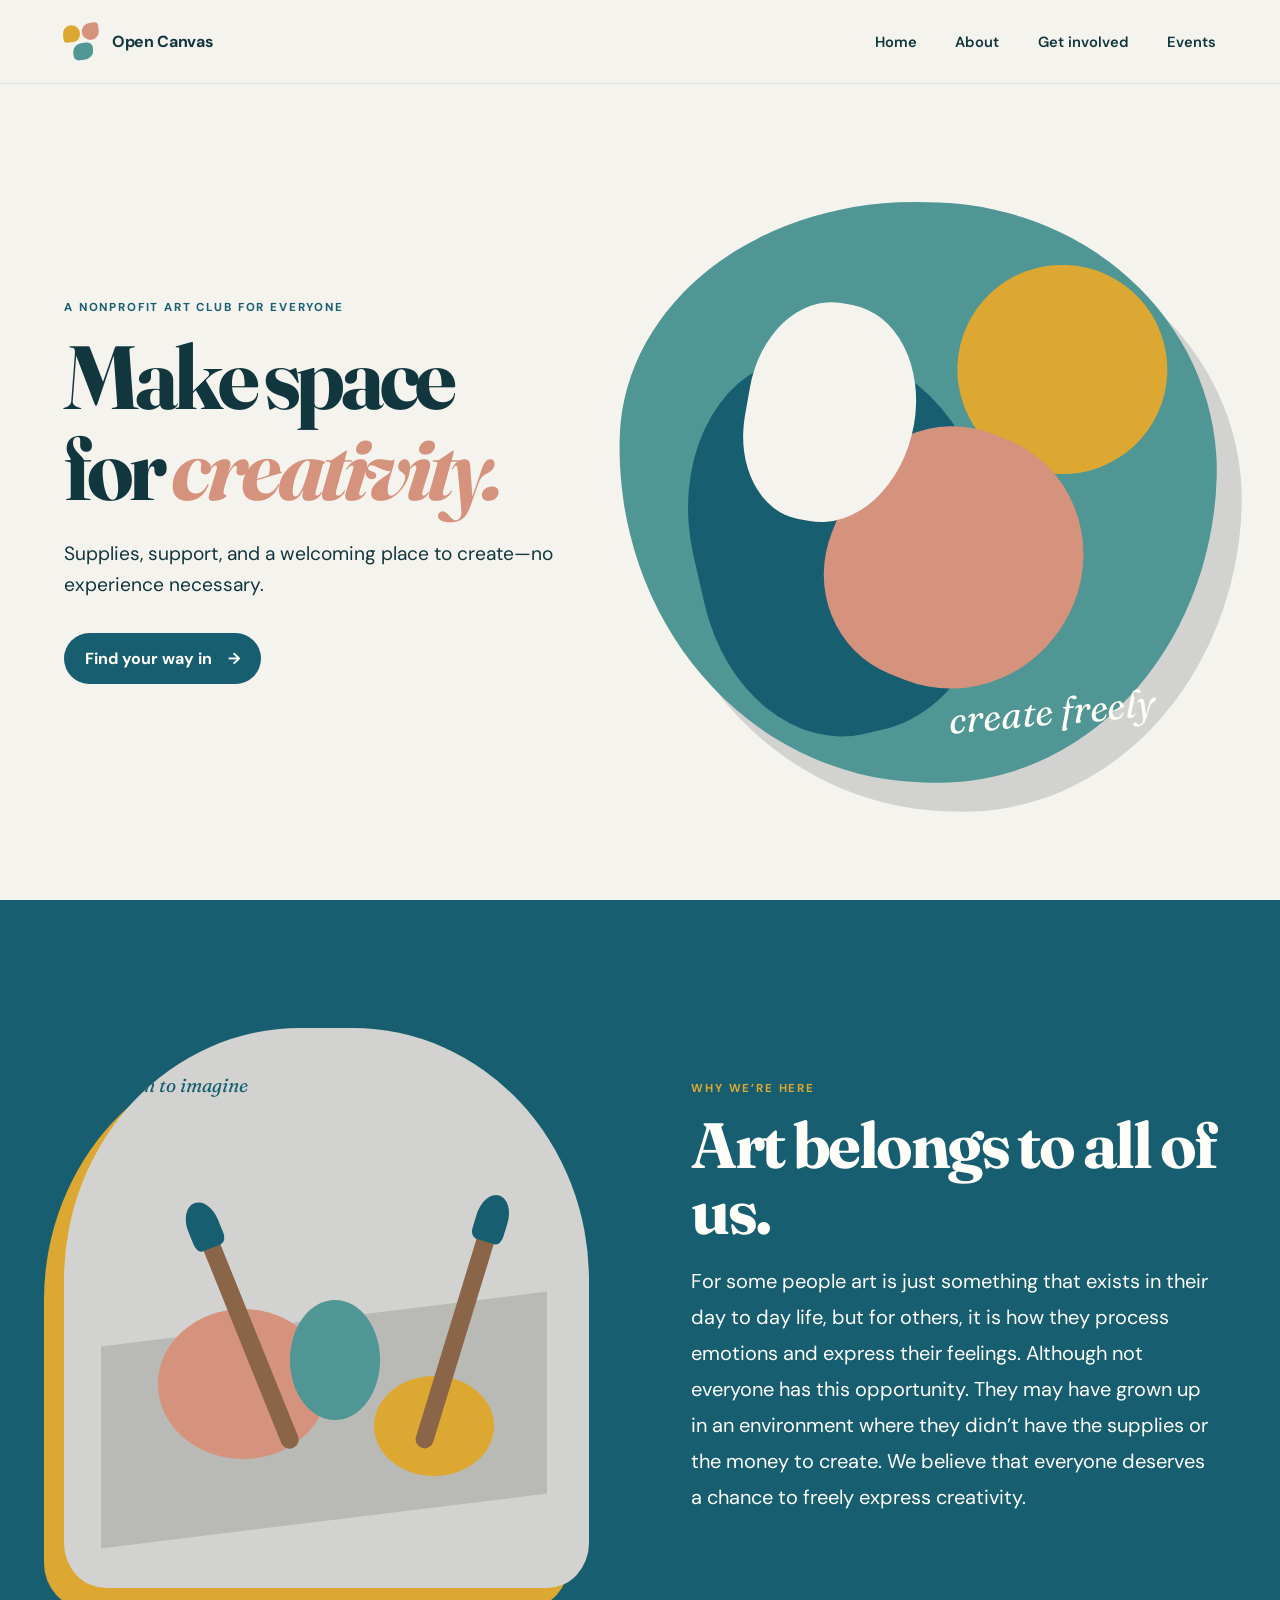
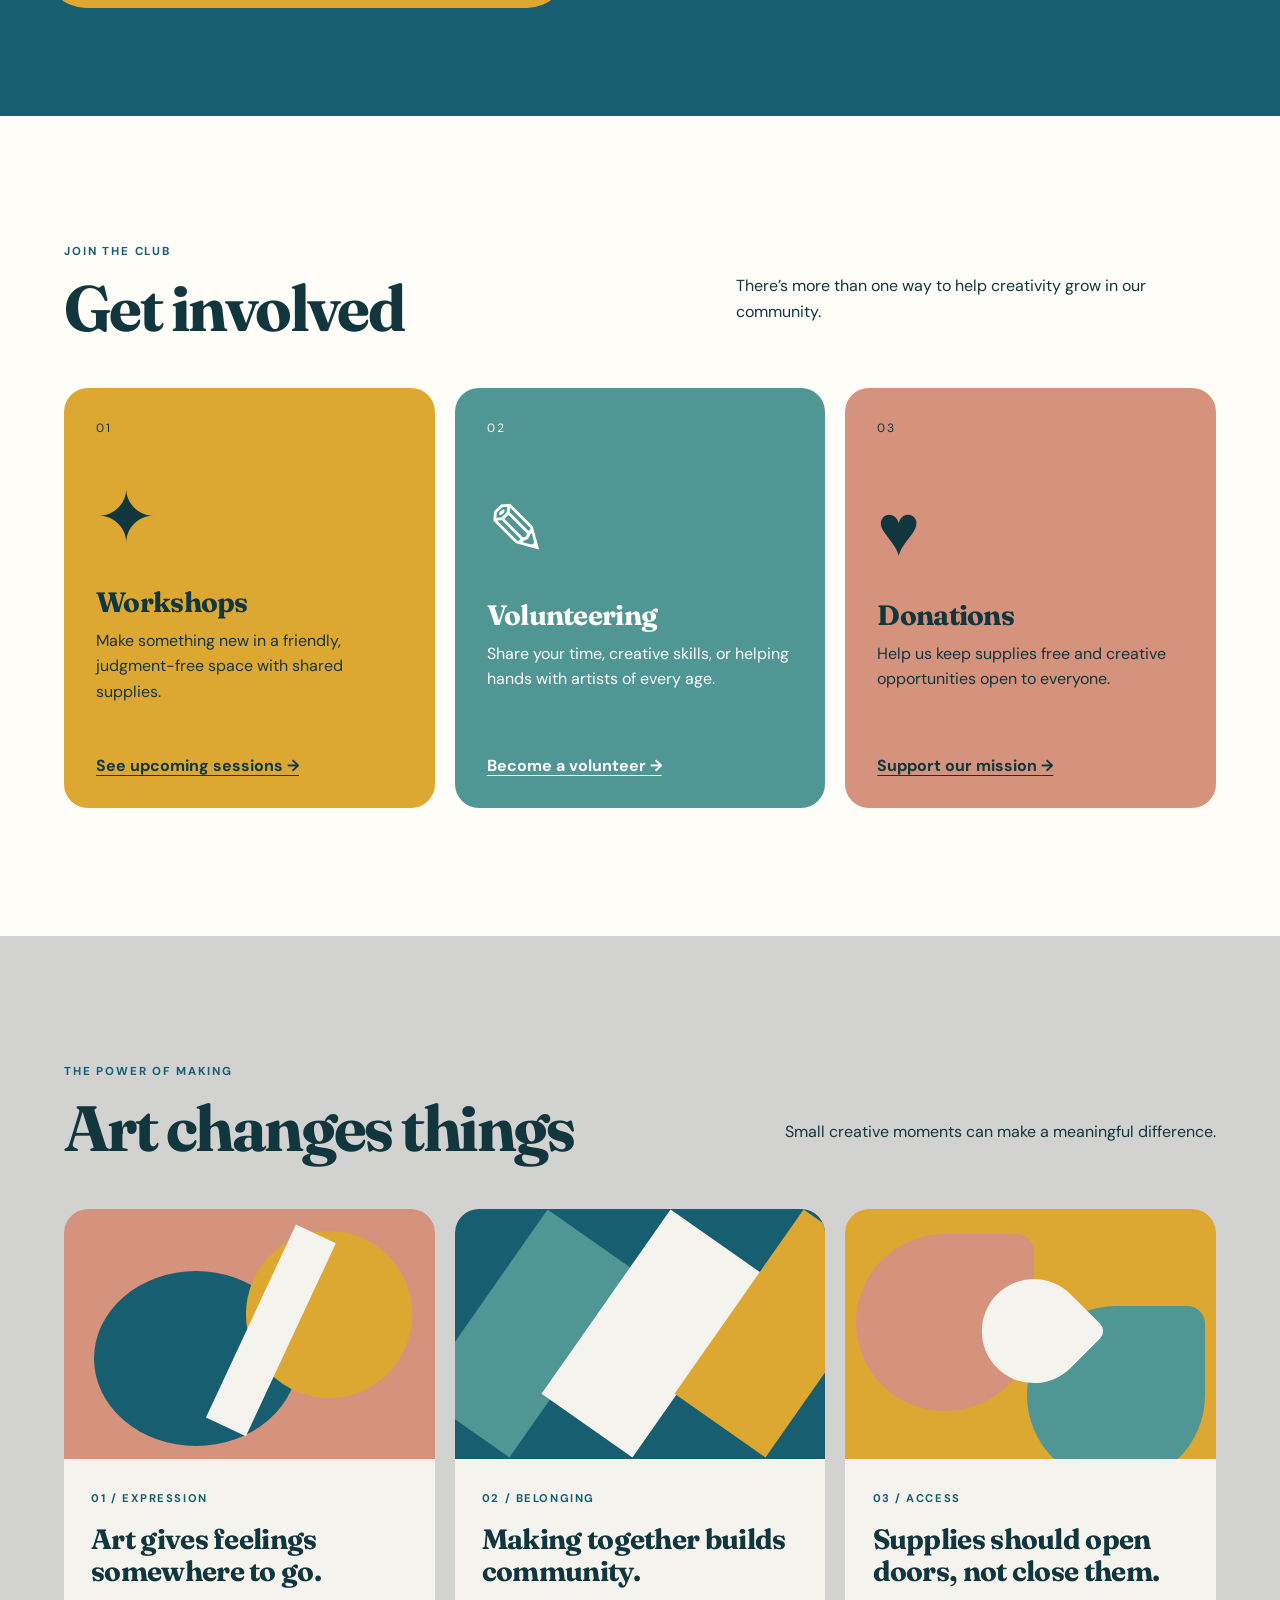
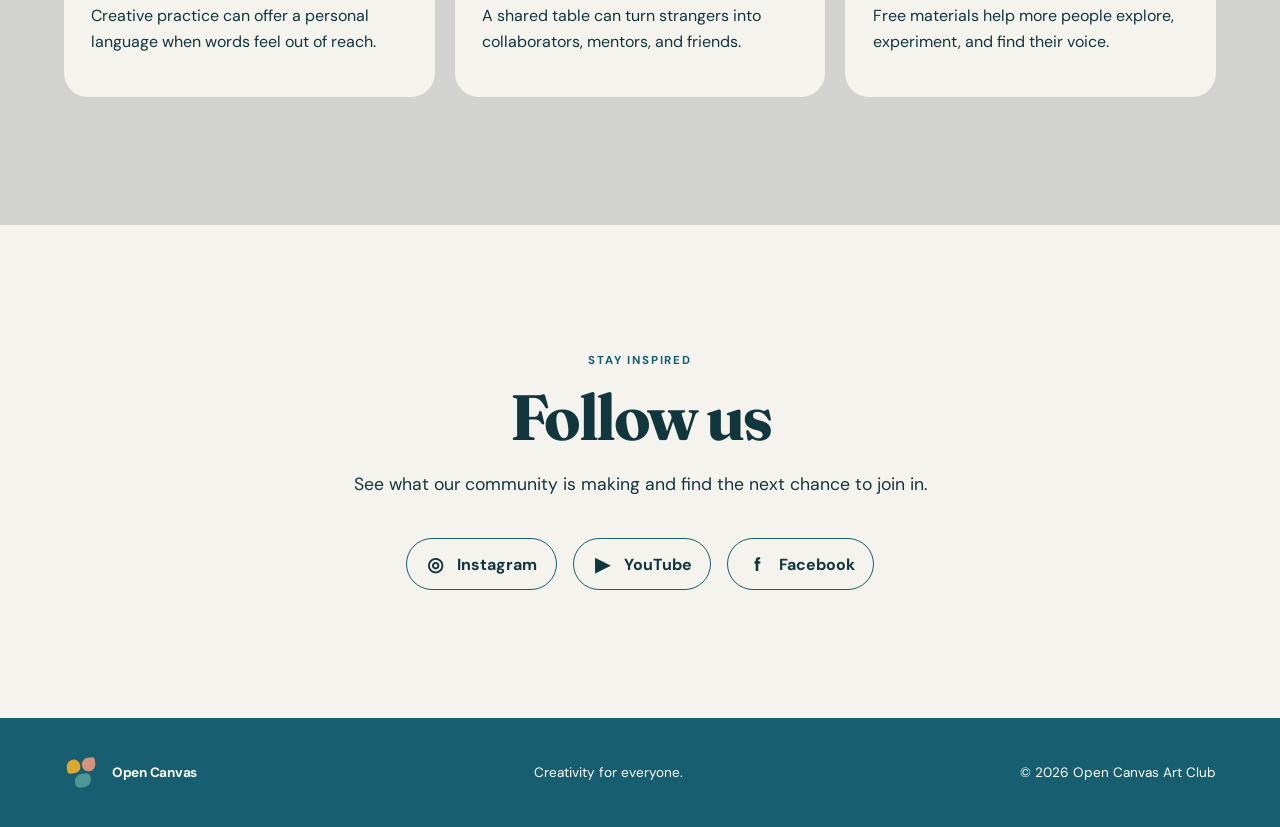
==== index.html @ ae9dc267 "Add files via upload" ====
<!doctype html>
<html lang="en">
  <head>
    <meta charset="UTF-8" />
    <meta name="viewport" content="width=device-width, initial-scale=1.0" />
    <meta name="description" content="A welcoming nonprofit art club helping everyone freely express their creativity." />
    <title>Open Canvas Art Club</title>
    <link rel="preconnect" href="https://fonts.googleapis.com" />
    <link rel="preconnect" href="https://fonts.gstatic.com" crossorigin />
    <link href="https://fonts.googleapis.com/css2?family=DM+Sans:wght@400;500;600;700&family=Fraunces:opsz,wght@9..144,600;9..144,700&display=swap" rel="stylesheet" />
    <link rel="stylesheet" href="styles.css" />
    <script src="script.js" defer></script>
  </head>
  <body>
    <header class="site-header">
      <a class="brand" href="#home" aria-label="Open Canvas home">
        <span class="brand-mark" aria-hidden="true"><i></i><i></i><i></i></span>
        <span>Open Canvas</span>
      </a>
      <button class="menu-toggle" type="button" aria-label="Open navigation" aria-expanded="false" aria-controls="site-nav">
        <span></span><span></span><span></span>
      </button>
      <nav id="site-nav" class="site-nav" aria-label="Main navigation">
        <a href="#home">Home</a>
        <a href="#about">About</a>
        <a href="#get-involved">Get involved</a>
        <a href="#events">Events</a>
      </nav>
    </header>

    <main>
      <section id="home" class="hero">
        <div class="hero-copy">
          <p class="eyebrow">A nonprofit art club for everyone</p>
          <h1>Make space<br />for <em>creativity.</em></h1>
          <p class="hero-intro">Supplies, support, and a welcoming place to create—no experience necessary.</p>
          <a class="button button-primary" href="#get-involved">Find your way in <span aria-hidden="true">→</span></a>
        </div>
        <div class="hero-art" aria-label="Colorful abstract artwork made from layered paper shapes" role="img">
          <div class="sun"></div>
          <div class="paper paper-one"></div>
          <div class="paper paper-two"></div>
          <div class="paper paper-three"></div>
          <span class="scribble">create freely</span>
        </div>
      </section>

      <section id="about" class="mission section-pad">
        <div class="studio-photo" role="img" aria-label="An inviting art table with colorful materials">
          <div class="paint paint-one"></div>
          <div class="paint paint-two"></div>
          <div class="paint paint-three"></div>
          <div class="brush brush-one"></div>
          <div class="brush brush-two"></div>
          <span>Room to imagine</span>
        </div>
        <div class="mission-copy">
          <p class="eyebrow">Why we’re here</p>
          <h2>Art belongs to all of us.</h2>
          <p>For some people art is just something that exists in their day to day life, but for others, it is how they process emotions and express their feelings. Although not everyone has this opportunity. They may have grown up in an environment where they didn’t have the supplies or the money to create. We believe that everyone deserves a chance to freely express creativity.</p>
        </div>
      </section>

      <section id="get-involved" class="involved section-pad">
        <div class="section-heading">
          <div>
            <p class="eyebrow">Join the club</p>
            <h2>Get involved</h2>
          </div>
          <p>There’s more than one way to help creativity grow in our community.</p>
        </div>
        <div class="involvement-grid">
          <article class="involvement-card workshops">
            <span class="card-number">01</span>
            <div class="card-icon" aria-hidden="true">✦</div>
            <h3>Workshops</h3>
            <p>Make something new in a friendly, judgment-free space with shared supplies.</p>
            <a href="#events">See upcoming sessions <span aria-hidden="true">→</span></a>
          </article>
          <article class="involvement-card volunteering">
            <span class="card-number">02</span>
            <div class="card-icon" aria-hidden="true">✎</div>
            <h3>Volunteering</h3>
            <p>Share your time, creative skills, or helping hands with artists of every age.</p>
            <a href="mailto:hello@example.org">Become a volunteer <span aria-hidden="true">→</span></a>
          </article>
          <article class="involvement-card donations">
            <span class="card-number">03</span>
            <div class="card-icon" aria-hidden="true">♥</div>
            <h3>Donations</h3>
            <p>Help us keep supplies free and creative opportunities open to everyone.</p>
            <a href="mailto:hello@example.org">Support our mission <span aria-hidden="true">→</span></a>
          </article>
        </div>
      </section>

      <section id="events" class="art-stories section-pad">
        <div class="section-heading">
          <div>
            <p class="eyebrow">The power of making</p>
            <h2>Art changes things</h2>
          </div>
          <p>Small creative moments can make a meaningful difference.</p>
        </div>
        <div class="story-grid">
          <article class="story-card">
            <div class="mini-art mini-art-one" aria-hidden="true"><i></i><i></i><i></i></div>
            <div class="story-copy"><span>01 / Expression</span><h3>Art gives feelings somewhere to go.</h3><p>Creative practice can offer a personal language when words feel out of reach.</p></div>
          </article>
          <article class="story-card">
            <div class="mini-art mini-art-two" aria-hidden="true"><i></i><i></i><i></i></div>
            <div class="story-copy"><span>02 / Belonging</span><h3>Making together builds community.</h3><p>A shared table can turn strangers into collaborators, mentors, and friends.</p></div>
          </article>
          <article class="story-card">
            <div class="mini-art mini-art-three" aria-hidden="true"><i></i><i></i><i></i></div>
            <div class="story-copy"><span>03 / Access</span><h3>Supplies should open doors, not close them.</h3><p>Free materials help more people explore, experiment, and find their voice.</p></div>
          </article>
        </div>
      </section>

      <section class="follow section-pad">
        <p class="eyebrow">Stay inspired</p>
        <h2>Follow us</h2>
        <p>See what our community is making and find the next chance to join in.</p>
        <div class="social-links">
          <a href="https://www.instagram.com/" target="_blank" rel="noreferrer" aria-label="Open Canvas on Instagram"><span aria-hidden="true">◎</span>Instagram</a>
          <a href="https://www.youtube.com/" target="_blank" rel="noreferrer" aria-label="Open Canvas on YouTube"><span aria-hidden="true">▶</span>YouTube</a>
          <a href="https://www.facebook.com/" target="_blank" rel="noreferrer" aria-label="Open Canvas on Facebook"><span aria-hidden="true">f</span>Facebook</a>
        </div>
      </section>
    </main>

    <footer>
      <a class="brand brand-footer" href="#home"><span class="brand-mark" aria-hidden="true"><i></i><i></i><i></i></span><span>Open Canvas</span></a>
      <p>Creativity for everyone.</p>
      <p>© <span id="year"></span> Open Canvas Art Club</p>
    </footer>
  </body>
</html>
---- styles.css ----
:root {
  --deep: #165e70;
  --teal: #4f9694;
  --paper: #f5f3ee;
  --soft: #d2d2d0;
  --gold: #dda832;
  --clay: #d5927c;
  --ink: #12363e;
  --white: #fffdf8;
  --radius: 1.5rem;
}

* { box-sizing: border-box; }
html { scroll-behavior: smooth; }
body { margin: 0; background: var(--paper); color: var(--ink); font-family: "DM Sans", sans-serif; }
a { color: inherit; }
.site-header { min-height: 84px; display: flex; align-items: center; justify-content: space-between; padding: 0 5vw; background: var(--paper); position: sticky; top: 0; z-index: 20; border-bottom: 1px solid rgba(22,94,112,.12); }
.brand { display: inline-flex; align-items: center; gap: .75rem; text-decoration: none; font-weight: 700; letter-spacing: -.02em; }
.brand-mark { width: 36px; height: 36px; display: grid; grid-template-columns: repeat(2,1fr); gap: 2px; transform: rotate(-7deg); }
.brand-mark i { display: block; border-radius: 50% 50% 45% 20%; background: var(--gold); }
.brand-mark i:nth-child(2) { background: var(--clay); border-radius: 50% 20% 50% 50%; }
.brand-mark i:nth-child(3) { background: var(--teal); grid-column: 1 / -1; width: 55%; justify-self: center; border-radius: 50% 30%; }
.site-nav { display: flex; align-items: center; gap: clamp(1.25rem,3vw,2.5rem); }
.site-nav a { text-decoration: none; font-size: .92rem; font-weight: 600; position: relative; }
.site-nav a::after { content: ""; position: absolute; left: 0; bottom: -.4rem; width: 0; height: 2px; background: var(--gold); transition: width .2s; }
.site-nav a:hover::after, .site-nav a:focus-visible::after { width: 100%; }
.menu-toggle { display: none; border: 0; background: none; padding: .5rem; }
.menu-toggle span { display: block; width: 25px; height: 2px; margin: 5px; background: var(--deep); }

.hero { min-height: calc(100vh - 84px); display: grid; grid-template-columns: .9fr 1.1fr; align-items: center; gap: 5vw; padding: clamp(4rem,8vw,7rem) 5vw; overflow: hidden; }
.eyebrow { text-transform: uppercase; letter-spacing: .16em; font-size: .72rem; font-weight: 700; color: var(--deep); margin: 0 0 1rem; }
h1,h2,h3 { font-family: "Fraunces", serif; margin-top: 0; line-height: 1.02; }
h1 { font-size: clamp(3.4rem,7vw,7.2rem); letter-spacing: -.055em; margin-bottom: 1.5rem; }
h1 em { color: var(--clay); font-weight: inherit; }
h2 { font-size: clamp(2.5rem,5vw,4.6rem); letter-spacing: -.04em; margin-bottom: 1.25rem; }
h3 { font-size: 1.75rem; letter-spacing: -.025em; }
.hero-intro { font-size: clamp(1rem,1.5vw,1.2rem); max-width: 33rem; line-height: 1.65; margin-bottom: 2rem; }
.button { display: inline-flex; align-items: center; gap: 1rem; padding: .95rem 1.3rem; border-radius: 999px; text-decoration: none; font-weight: 700; }
.button-primary { background: var(--deep); color: var(--white); }
.button-primary:hover { background: var(--teal); }
.hero-art { min-height: 580px; border-radius: 50% 48% 46% 52% / 42% 46% 54% 58%; background: var(--teal); position: relative; transform: rotate(2deg); box-shadow: 26px 28px 0 var(--soft); }
.sun { position: absolute; width: 35%; aspect-ratio: 1; border-radius: 50%; background: var(--gold); top: 10%; right: 9%; }
.paper { position: absolute; border-radius: 48% 52% 55% 45%; }
.paper-one { width: 50%; height: 66%; left: 13%; bottom: 8%; background: var(--deep); transform: rotate(-15deg); }
.paper-two { width: 42%; height: 45%; left: 36%; bottom: 16%; background: var(--clay); transform: rotate(20deg); }
.paper-three { width: 28%; height: 38%; left: 21%; top: 18%; background: var(--paper); transform: rotate(8deg); }
.scribble { position: absolute; right: 9%; bottom: 9%; color: var(--white); font-family: "Fraunces",serif; font-style: italic; font-size: clamp(1.4rem,3vw,2.5rem); transform: rotate(-7deg); }

.section-pad { padding: clamp(5rem,10vw,9rem) 5vw; }
.mission { background: var(--deep); color: var(--white); display: grid; grid-template-columns: 1fr 1fr; gap: 8vw; align-items: center; }
.mission .eyebrow { color: var(--gold); }
.mission-copy p:last-child { font-size: clamp(1.05rem,1.6vw,1.25rem); line-height: 1.8; }
.studio-photo { min-height: 560px; background: var(--soft); position: relative; border-radius: 45% 45% 8% 8%; overflow: hidden; box-shadow: -20px 20px 0 var(--gold); }
.studio-photo::before { content: ""; position: absolute; width: 85%; height: 36%; background: #b9b9b5; left: 7%; bottom: 12%; transform: skewY(-7deg); }
.studio-photo span { position: absolute; left: 8%; top: 8%; color: var(--deep); font-family: "Fraunces",serif; font-size: 1.2rem; font-style: italic; }
.paint { position: absolute; border-radius: 50%; z-index: 2; }
.paint-one { width: 170px; height: 150px; background: var(--clay); left: 18%; bottom: 23%; }
.paint-two { width: 120px; height: 100px; background: var(--gold); right: 18%; bottom: 20%; }
.paint-three { width: 90px; height: 120px; background: var(--teal); left: 43%; bottom: 30%; }
.brush { position: absolute; width: 18px; height: 230px; border-radius: 10px; background: #8b6547; bottom: 25%; z-index: 3; transform-origin: bottom; }
.brush::after { content: ""; position: absolute; top: -34px; left: -7px; width: 32px; height: 48px; border-radius: 50% 50% 20% 20%; background: var(--deep); }
.brush-one { left: 42%; transform: rotate(-22deg); }
.brush-two { right: 30%; transform: rotate(17deg); }

.involved { background: var(--white); }
.section-heading { display: flex; align-items: flex-end; justify-content: space-between; gap: 2rem; margin-bottom: 3rem; }
.section-heading h2 { margin-bottom: 0; }
.section-heading > p { max-width: 30rem; line-height: 1.6; }
.involvement-grid { display: grid; grid-template-columns: repeat(3,1fr); gap: 1.25rem; }
.involvement-card { min-height: 420px; padding: 2rem; display: flex; flex-direction: column; border-radius: var(--radius); position: relative; overflow: hidden; transition: transform .25s, box-shadow .25s; }
.involvement-card:hover { transform: translateY(-6px); box-shadow: 0 20px 40px rgba(18,54,62,.12); }
.workshops { background: var(--gold); }
.volunteering { background: var(--teal); color: var(--white); }
.donations { background: var(--clay); }
.card-number { font-size: .75rem; letter-spacing: .16em; }
.card-icon { font-size: 4.5rem; margin: auto 0 1.5rem; }
.involvement-card h3 { margin-bottom: .7rem; }
.involvement-card p { line-height: 1.6; margin-top: 0; }
.involvement-card a { font-weight: 700; margin-top: auto; text-decoration-thickness: 1px; text-underline-offset: 4px; }

.art-stories { background: var(--soft); }
.story-grid { display: grid; grid-template-columns: repeat(3,1fr); gap: 1.25rem; }
.story-card { background: var(--paper); border-radius: var(--radius); overflow: hidden; }
.mini-art { height: 250px; position: relative; overflow: hidden; }
.mini-art i { position: absolute; display: block; }
.mini-art-one { background: var(--clay); }
.mini-art-one i:nth-child(1) { width: 55%; height: 70%; background: var(--deep); border-radius: 50%; left: 8%; top: 25%; }
.mini-art-one i:nth-child(2) { width: 45%; aspect-ratio: 1; border-radius: 50%; background: var(--gold); right: 6%; top: 9%; }
.mini-art-one i:nth-child(3) { width: 12%; height: 85%; background: var(--paper); left: 50%; top: 6%; transform: rotate(25deg); }
.mini-art-two { background: var(--deep); }
.mini-art-two i { width: 30%; height: 90%; background: var(--teal); transform: rotate(35deg); top: 5%; }
.mini-art-two i:nth-child(1) { left: 5%; }.mini-art-two i:nth-child(2) { left: 38%; background: var(--paper); }.mini-art-two i:nth-child(3) { right: -4%; background: var(--gold); }
.mini-art-three { background: var(--gold); }
.mini-art-three i { width: 48%; aspect-ratio: 1; border-radius: 50% 10% 50% 50%; }
.mini-art-three i:nth-child(1) { left: 3%; top: 10%; background: var(--clay); }.mini-art-three i:nth-child(2) { right: 3%; bottom: -10%; background: var(--teal); }.mini-art-three i:nth-child(3) { width: 28%; left: 37%; top: 28%; background: var(--paper); transform: rotate(45deg); }
.story-copy { padding: 1.7rem; }
.story-copy > span { color: var(--deep); font-size: .7rem; letter-spacing: .14em; text-transform: uppercase; font-weight: 700; }
.story-copy h3 { margin: 1rem 0; line-height: 1.15; }
.story-copy p { line-height: 1.6; }

.follow { text-align: center; background: var(--paper); }
.follow > p:not(.eyebrow) { max-width: 38rem; margin: 0 auto 2.5rem; font-size: 1.1rem; line-height: 1.6; }
.social-links { display: flex; justify-content: center; flex-wrap: wrap; gap: 1rem; }
.social-links a { display: inline-flex; align-items: center; gap: .7rem; padding: .8rem 1.15rem; border: 1px solid var(--deep); border-radius: 999px; text-decoration: none; font-weight: 700; transition: background .2s,color .2s; }
.social-links a:hover { background: var(--deep); color: var(--white); }
.social-links span { font-size: 1.2rem; width: 1.3rem; }
footer { background: var(--deep); color: var(--white); padding: 2rem 5vw; display: flex; align-items: center; justify-content: space-between; gap: 2rem; font-size: .85rem; }
.brand-footer .brand-mark { transform: scale(.8) rotate(-7deg); }

@media (max-width: 900px) {
  .hero, .mission { grid-template-columns: 1fr; }
  .hero { padding-top: 5rem; }
  .hero-art { min-height: 480px; }
  .mission-copy { order: -1; }
  .studio-photo { min-height: 460px; }
  .involvement-grid, .story-grid { grid-template-columns: 1fr; }
  .involvement-card { min-height: 340px; }
  .story-card { display: grid; grid-template-columns: .9fr 1.1fr; }
  .mini-art { height: 100%; min-height: 280px; }
}

@media (max-width: 640px) {
  .site-header { min-height: 72px; }
  .menu-toggle { display: block; cursor: pointer; }
  .site-nav { display: none; position: absolute; left: 0; right: 0; top: 72px; background: var(--paper); padding: 1.5rem 5vw 2rem; flex-direction: column; align-items: flex-start; box-shadow: 0 14px 20px rgba(18,54,62,.1); }
  .site-nav.open { display: flex; }
  .hero { min-height: auto; padding-top: 4rem; }
  .hero-art { min-height: 360px; box-shadow: 14px 15px 0 var(--soft); }
  .section-heading { display: block; }
  .story-card { display: block; }
  .mini-art { height: 230px; }
  footer { flex-direction: column; text-align: center; }
}

@media (prefers-reduced-motion: reduce) {
  html { scroll-behavior: auto; }
  *, *::before, *::after { transition-duration: .01ms !important; }
}
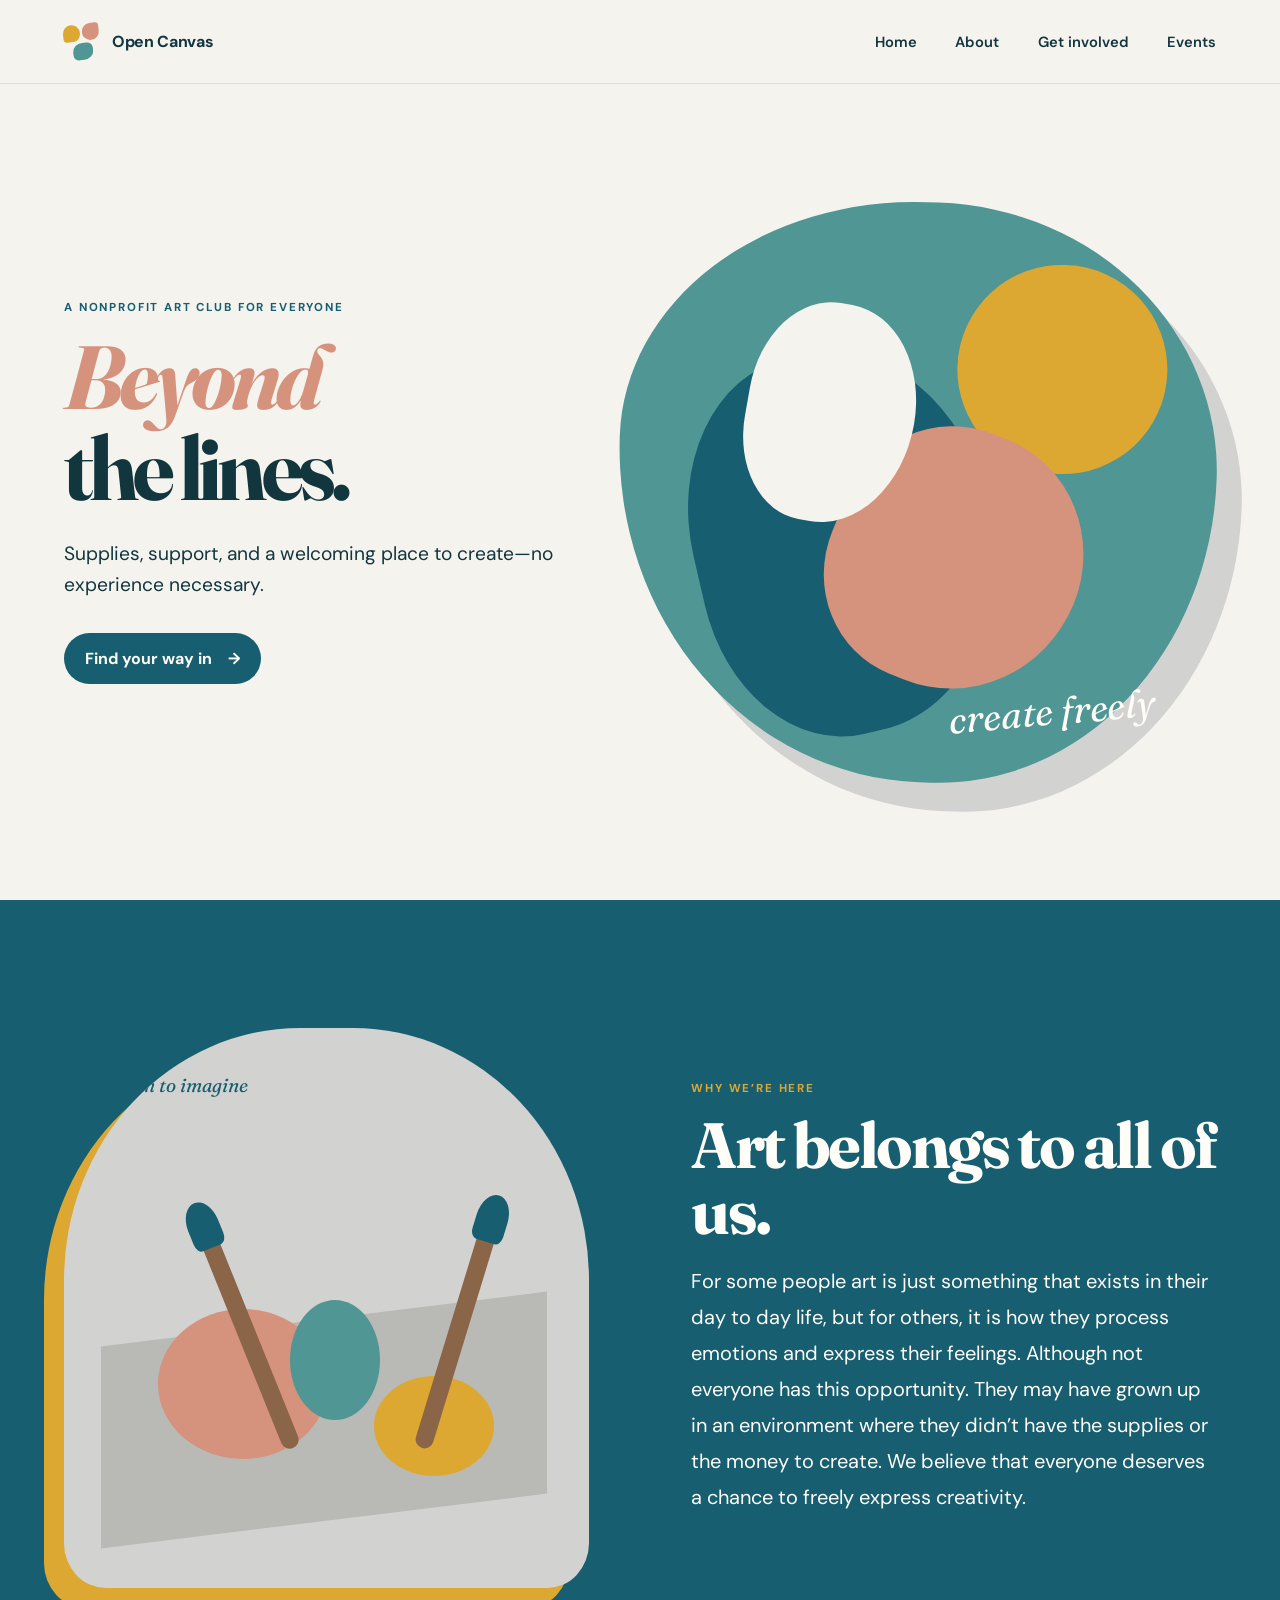
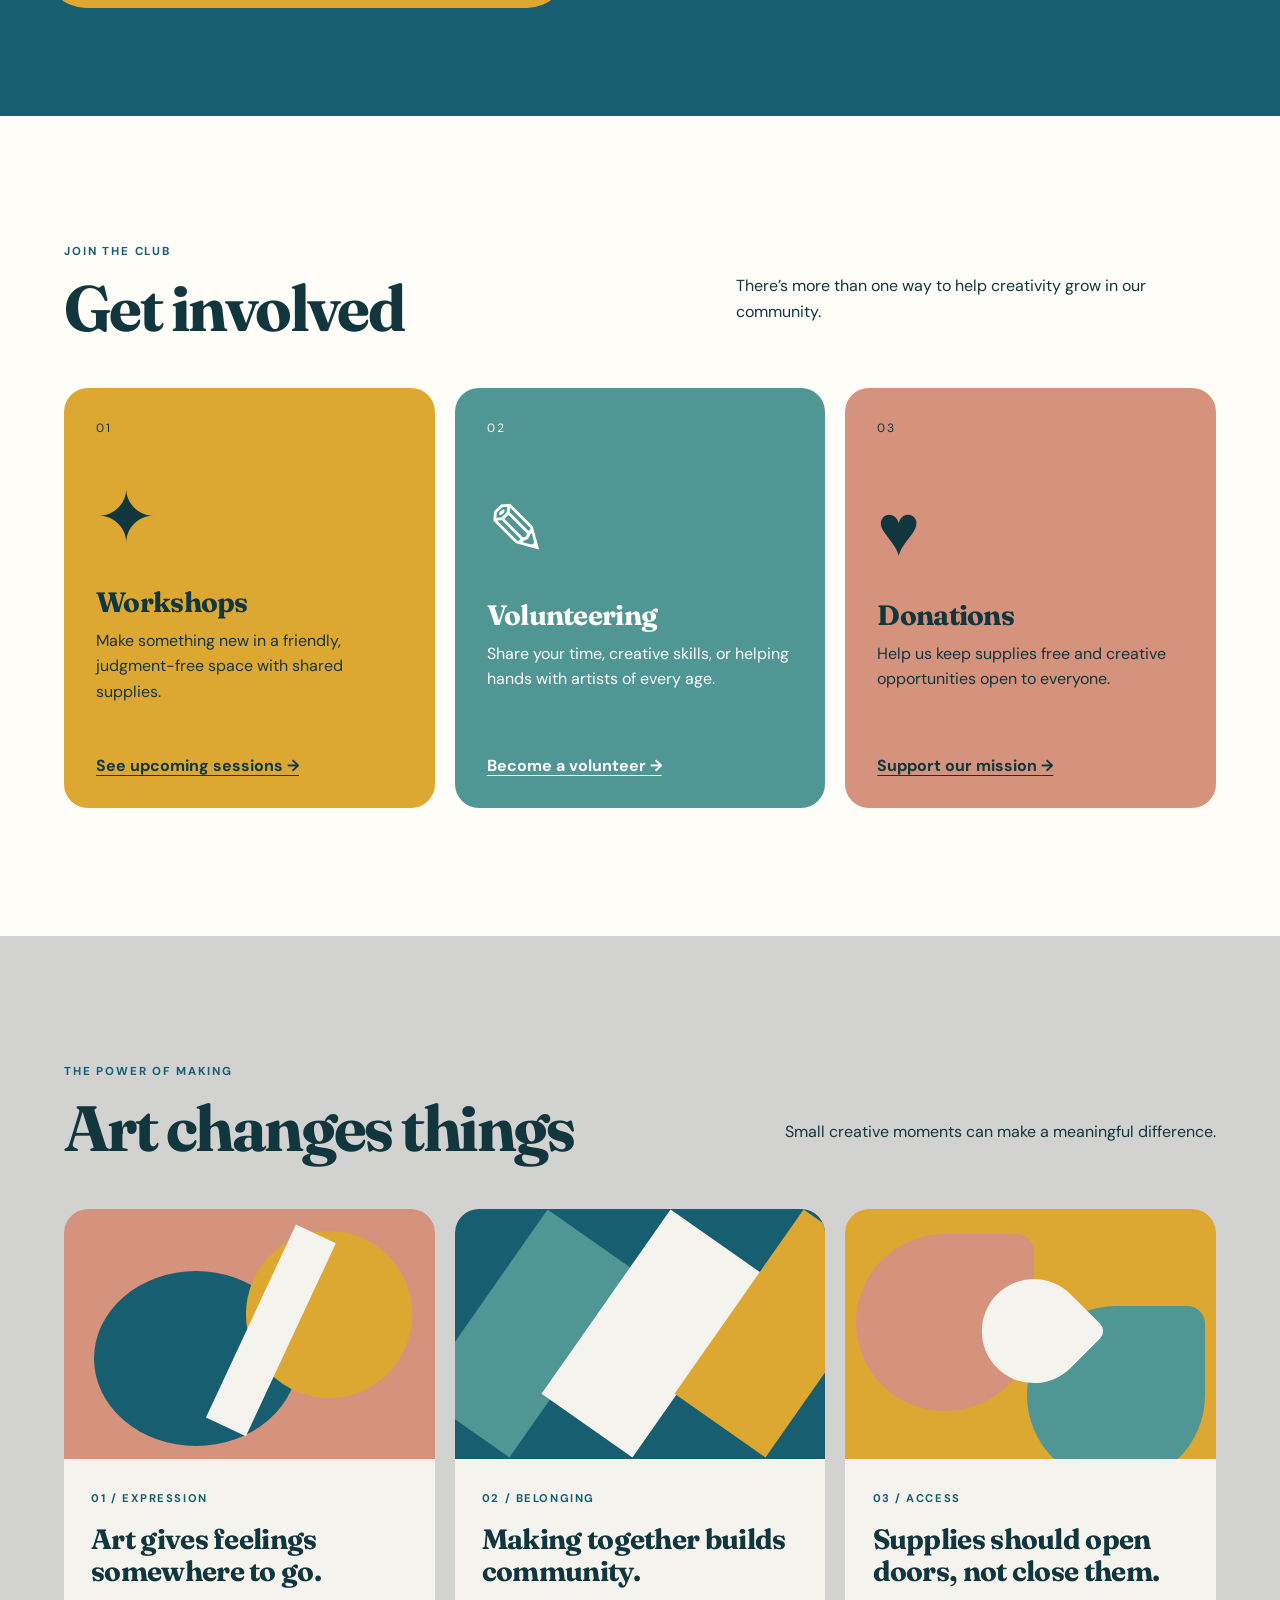
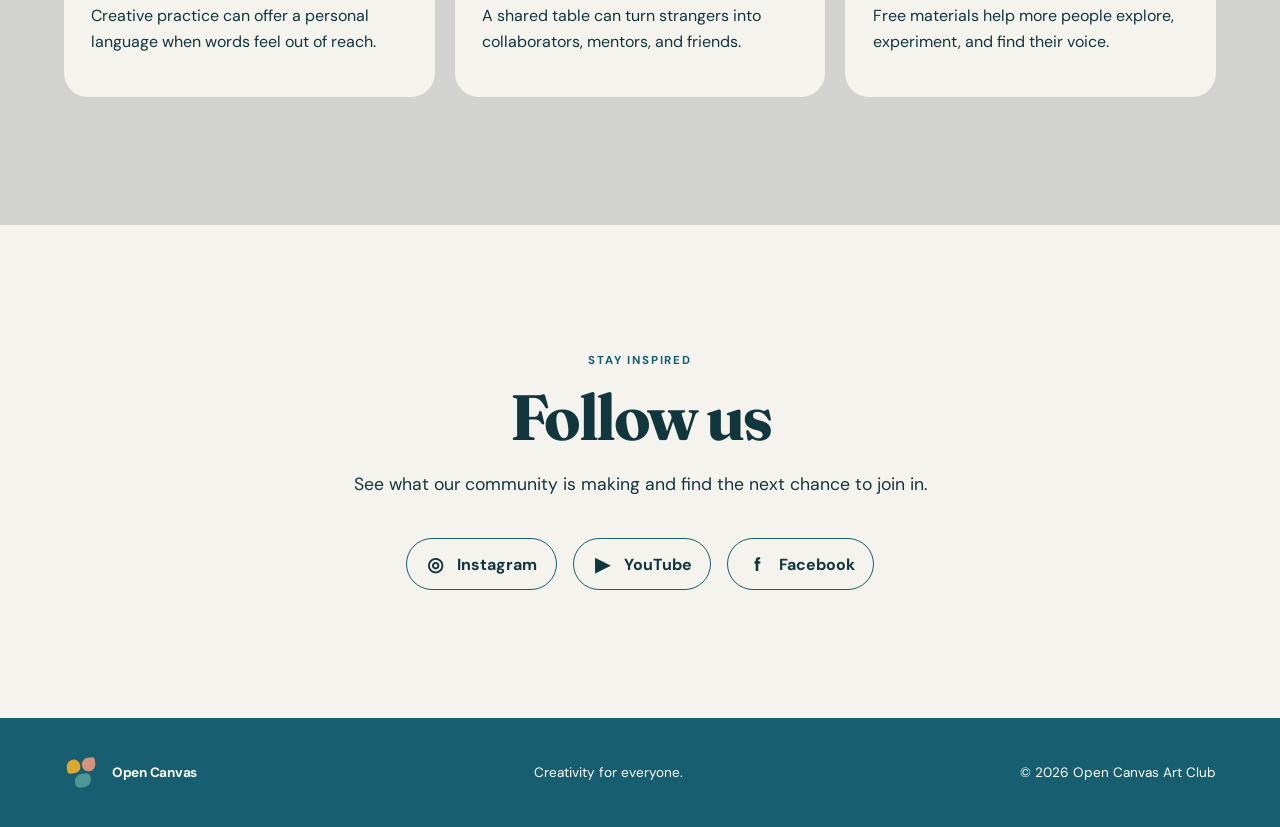
==== commit d73c15e9: "Update index.html" ====
--- a/index.html
+++ b/index.html
@@ -7,7 +7,7 @@
     <title>Open Canvas Art Club</title>
     <link rel="preconnect" href="https://fonts.googleapis.com" />
     <link rel="preconnect" href="https://fonts.gstatic.com" crossorigin />
-    <link href="https://fonts.googleapis.com/css2?family=DM+Sans:wght@400;500;600;700&family=Fraunces:opsz,wght@9..144,600;9..144,700&display=swap" rel="stylesheet" />
+    <link href="https://fonts.googleapis.com/css2?family=Caveat:wght@600&family=DM+Sans:wght@400;500;600;700&family=Fraunces:opsz,wght@9..144,600;9..144,700;9..144,900&display=swap" rel="stylesheet" />
     <link rel="stylesheet" href="styles.css" />
     <script src="script.js" defer></script>
   </head>
@@ -32,7 +32,7 @@
       <section id="home" class="hero">
         <div class="hero-copy">
           <p class="eyebrow">A nonprofit art club for everyone</p>
-          <h1>Make space<br />for <em>creativity.</em></h1>
+          <h1><em>Beyond</em><br />the <strong>lines.</strong></h1>
           <p class="hero-intro">Supplies, support, and a welcoming place to create—no experience necessary.</p>
           <a class="button button-primary" href="#get-involved">Find your way in <span aria-hidden="true">→</span></a>
         </div>
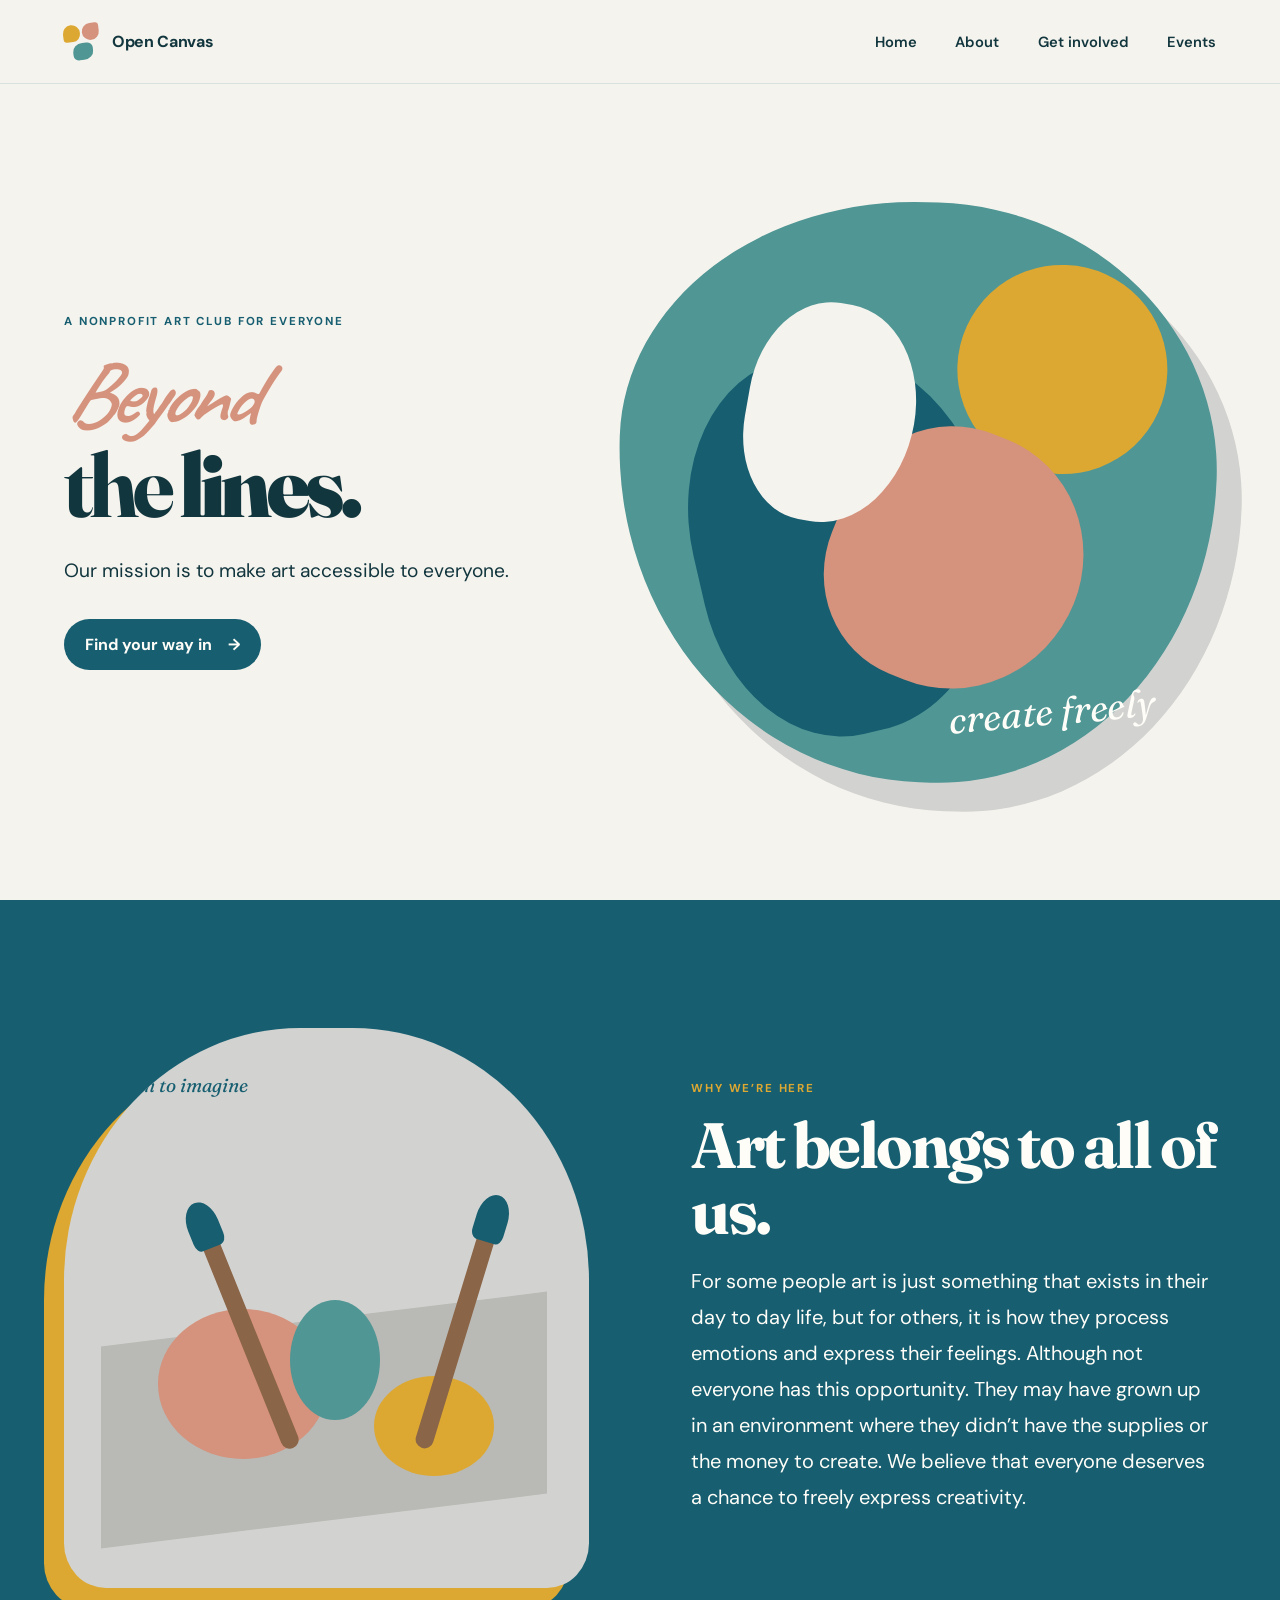
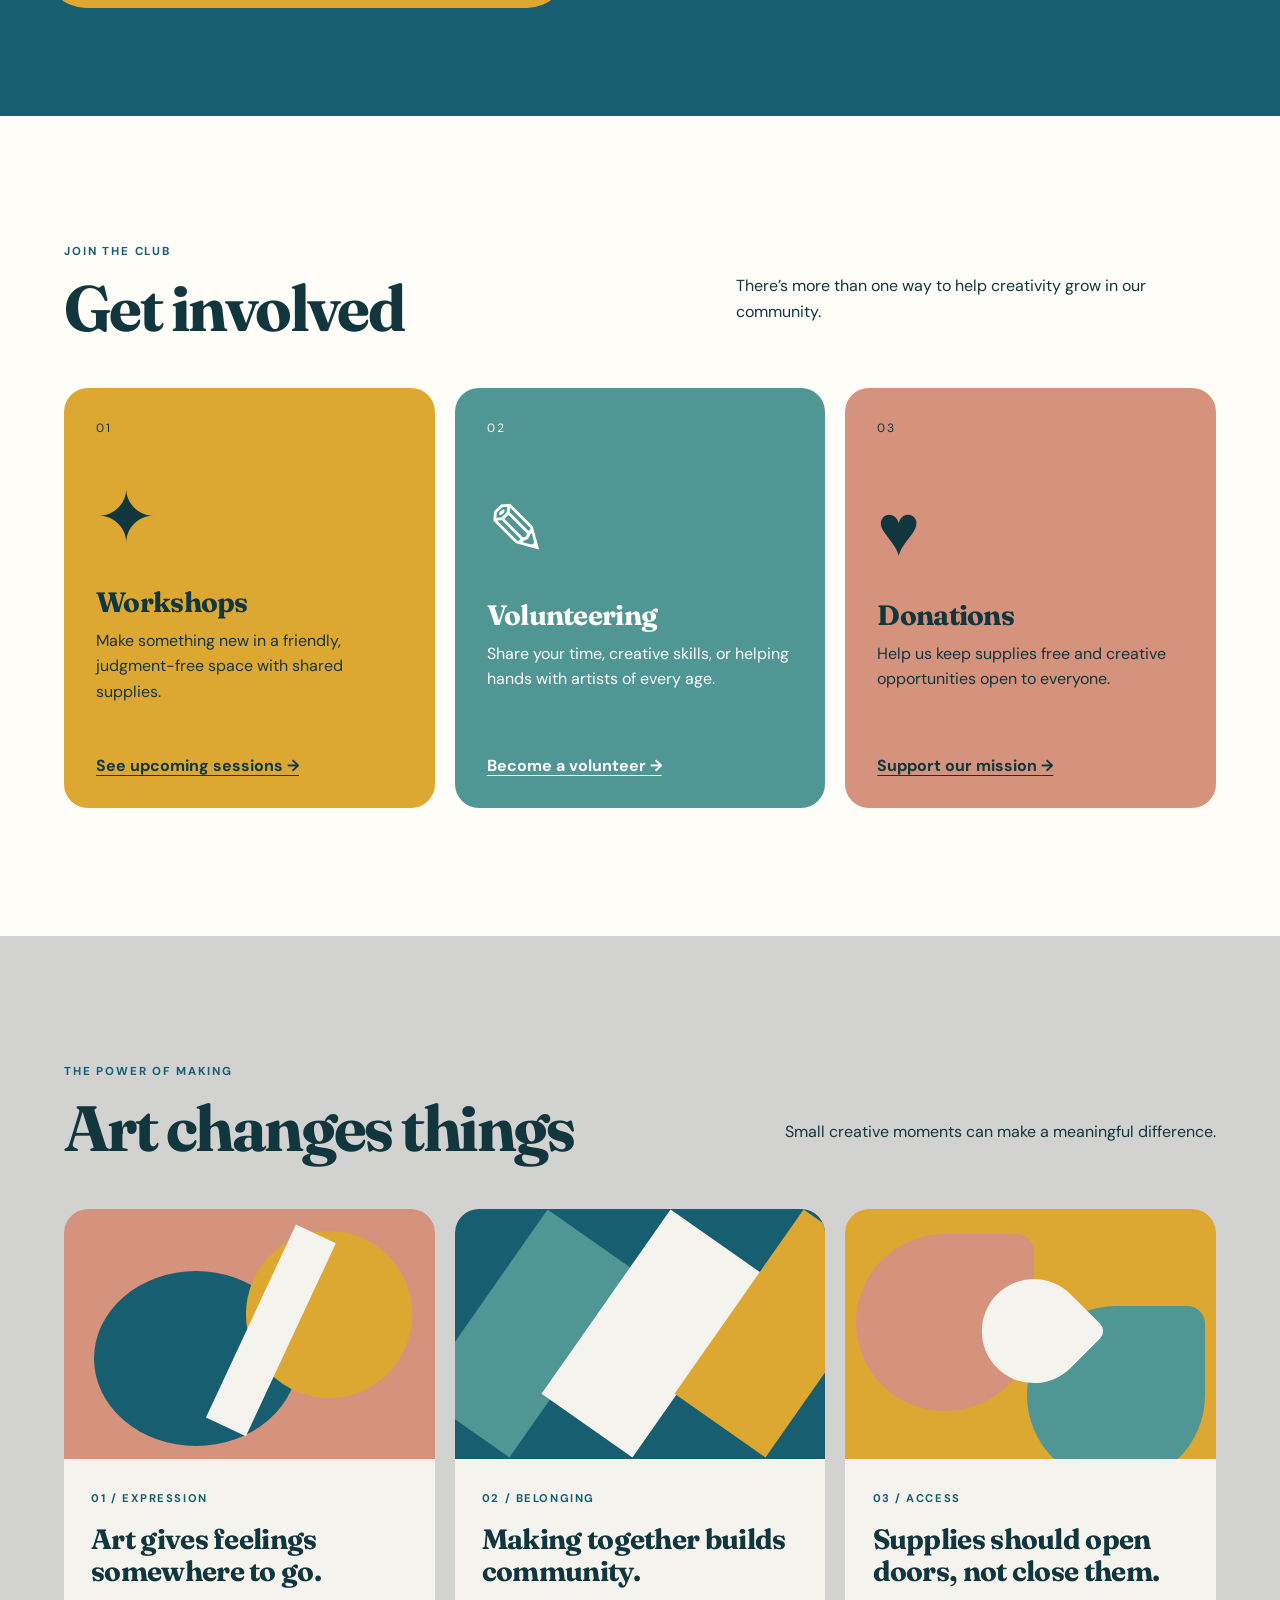
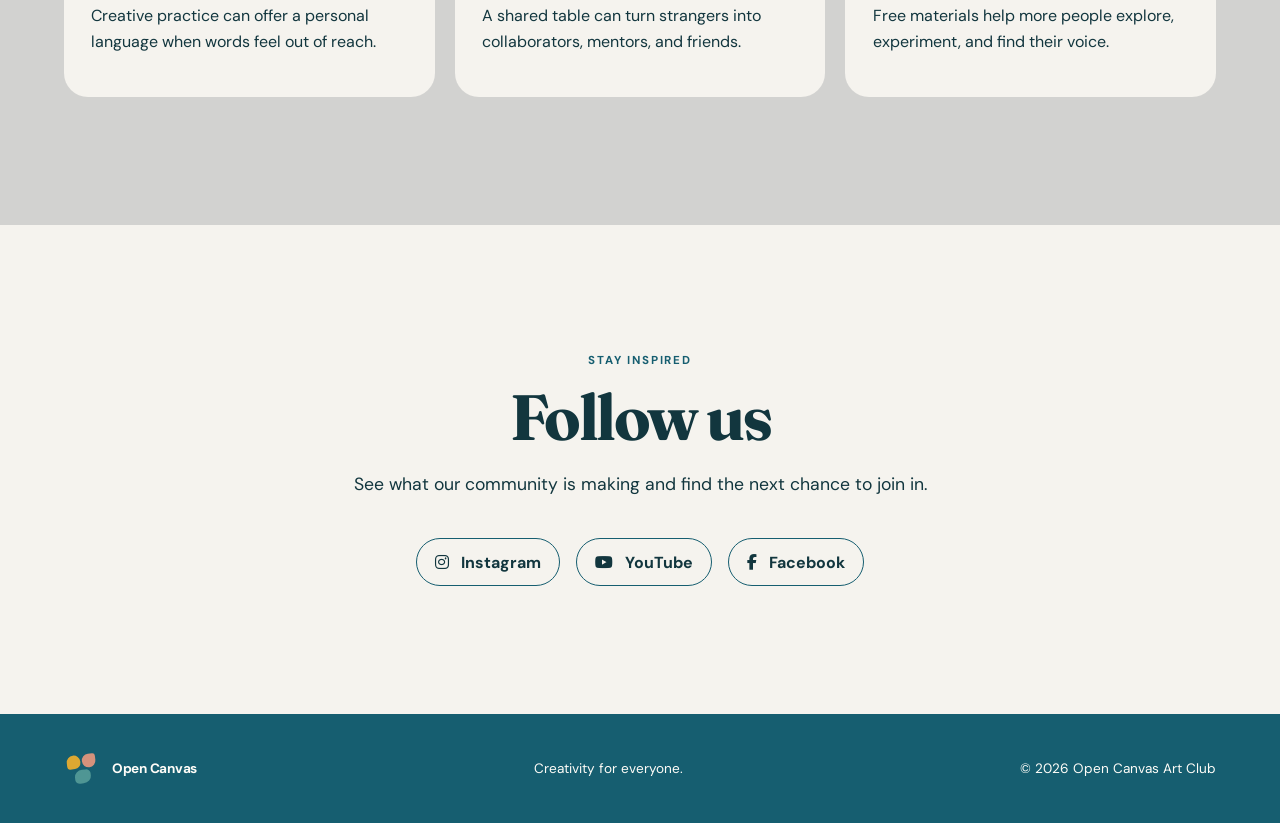
==== commit 631d2a21: "Update index.html" ====
--- a/index.html
+++ b/index.html
@@ -8,6 +8,7 @@
     <link rel="preconnect" href="https://fonts.googleapis.com" />
     <link rel="preconnect" href="https://fonts.gstatic.com" crossorigin />
     <link href="https://fonts.googleapis.com/css2?family=Caveat:wght@600&family=DM+Sans:wght@400;500;600;700&family=Fraunces:opsz,wght@9..144,600;9..144,700;9..144,900&display=swap" rel="stylesheet" />
+    <link rel="stylesheet" href="https://cdnjs.cloudflare.com/ajax/libs/font-awesome/6.7.2/css/all.min.css" />
     <link rel="stylesheet" href="styles.css" />
     <script src="script.js" defer></script>
   </head>
@@ -33,7 +34,7 @@
         <div class="hero-copy">
           <p class="eyebrow">A nonprofit art club for everyone</p>
           <h1><em>Beyond</em><br />the <strong>lines.</strong></h1>
-          <p class="hero-intro">Supplies, support, and a welcoming place to create—no experience necessary.</p>
+          <p class="hero-intro">Our mission is to make art accessible to everyone.</p>
           <a class="button button-primary" href="#get-involved">Find your way in <span aria-hidden="true">→</span></a>
         </div>
         <div class="hero-art" aria-label="Colorful abstract artwork made from layered paper shapes" role="img">
@@ -123,9 +124,9 @@
         <h2>Follow us</h2>
         <p>See what our community is making and find the next chance to join in.</p>
         <div class="social-links">
-          <a href="https://www.instagram.com/" target="_blank" rel="noreferrer" aria-label="Open Canvas on Instagram"><span aria-hidden="true">◎</span>Instagram</a>
-          <a href="https://www.youtube.com/" target="_blank" rel="noreferrer" aria-label="Open Canvas on YouTube"><span aria-hidden="true">▶</span>YouTube</a>
-          <a href="https://www.facebook.com/" target="_blank" rel="noreferrer" aria-label="Open Canvas on Facebook"><span aria-hidden="true">f</span>Facebook</a>
+          <a href="https://www.instagram.com/" target="_blank" rel="noreferrer" aria-label="Open Canvas on Instagram"><i class="fa-brands fa-instagram" aria-hidden="true"></i>Instagram</a>
+          <a href="https://www.youtube.com/" target="_blank" rel="noreferrer" aria-label="Open Canvas on YouTube"><i class="fa-brands fa-youtube" aria-hidden="true"></i>YouTube</a>
+          <a href="https://www.facebook.com/" target="_blank" rel="noreferrer" aria-label="Open Canvas on Facebook"><i class="fa-brands fa-facebook-f" aria-hidden="true"></i>Facebook</a>
         </div>
       </section>
     </main>
--- a/styles.css
+++ b/styles.css
@@ -31,7 +31,8 @@
 .eyebrow { text-transform: uppercase; letter-spacing: .16em; font-size: .72rem; font-weight: 700; color: var(--deep); margin: 0 0 1rem; }
 h1,h2,h3 { font-family: "Fraunces", serif; margin-top: 0; line-height: 1.02; }
 h1 { font-size: clamp(3.4rem,7vw,7.2rem); letter-spacing: -.055em; margin-bottom: 1.5rem; }
-h1 em { color: var(--clay); font-weight: inherit; }
+h1 em { color: var(--clay); font-family: "Caveat", cursive; font-weight: 600; }
+h1 strong { font-weight: 900; }
 h2 { font-size: clamp(2.5rem,5vw,4.6rem); letter-spacing: -.04em; margin-bottom: 1.25rem; }
 h3 { font-size: 1.75rem; letter-spacing: -.025em; }
 .hero-intro { font-size: clamp(1rem,1.5vw,1.2rem); max-width: 33rem; line-height: 1.65; margin-bottom: 2rem; }
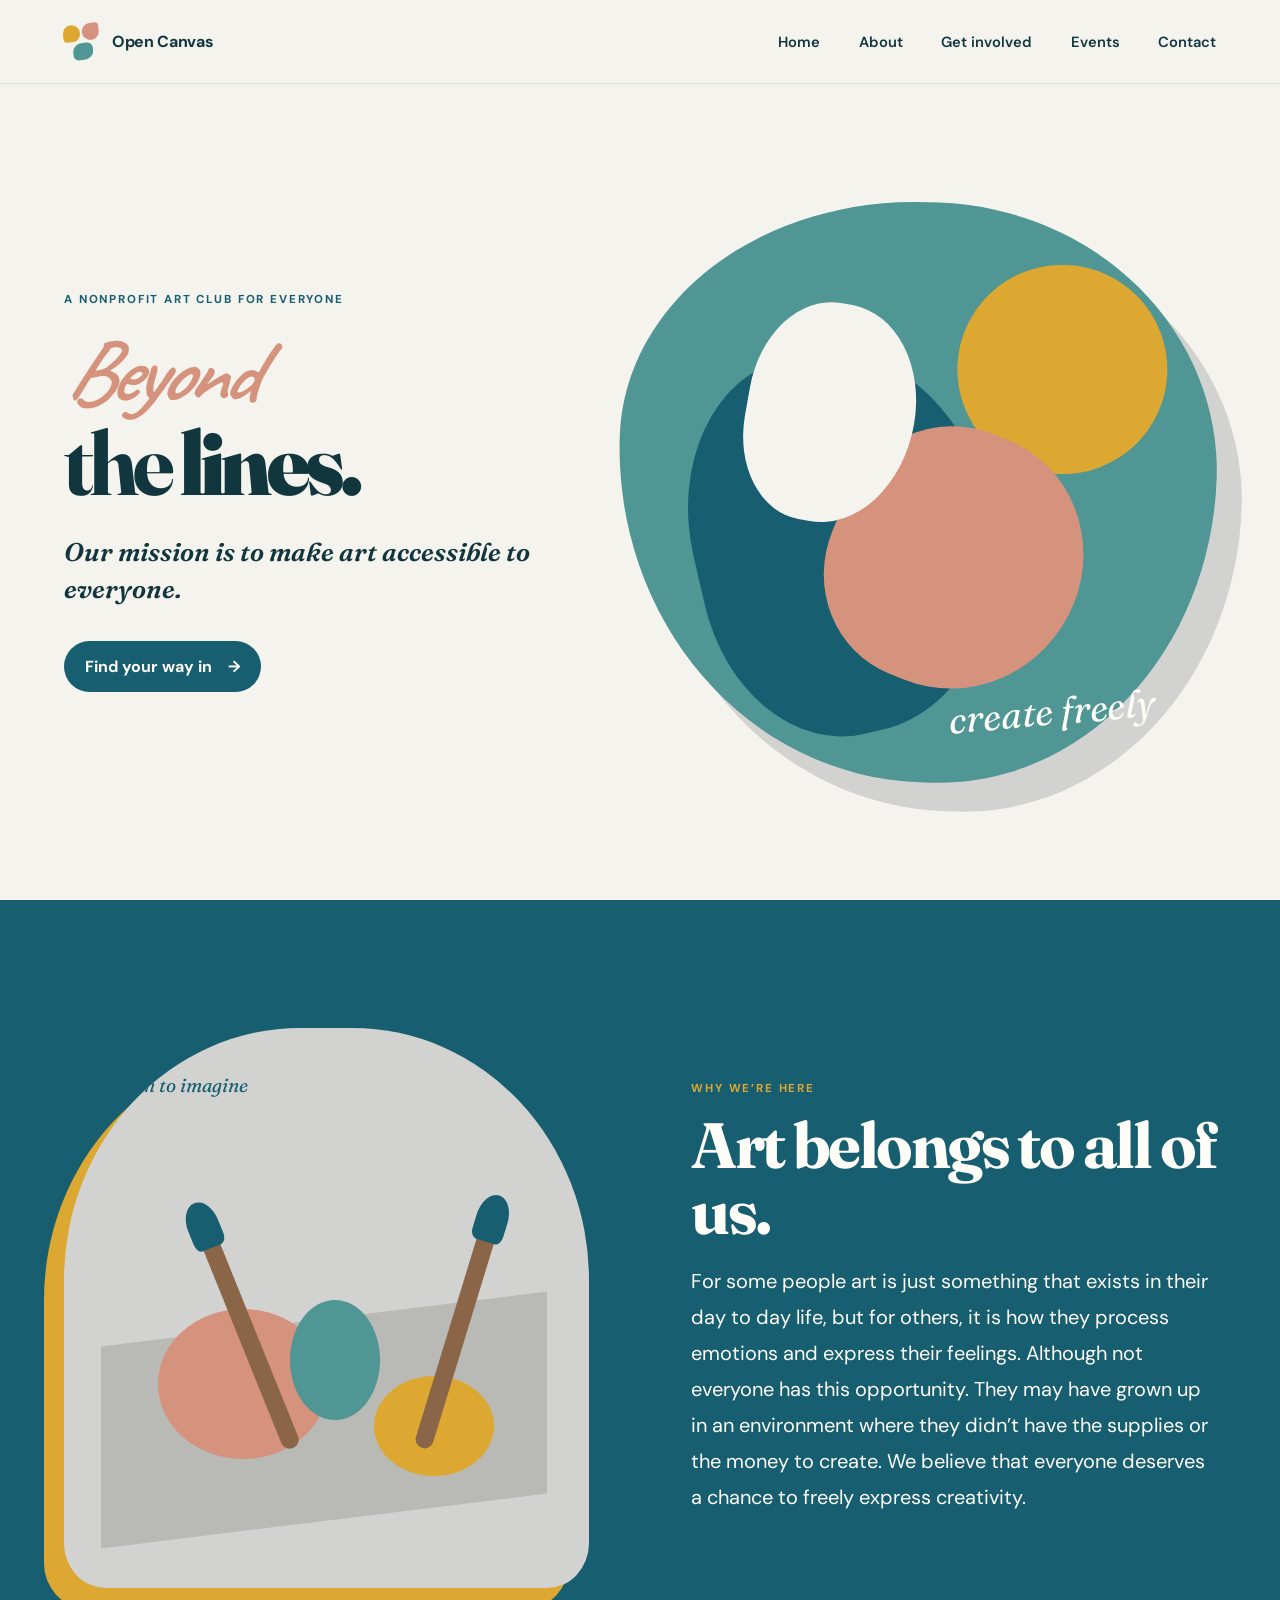
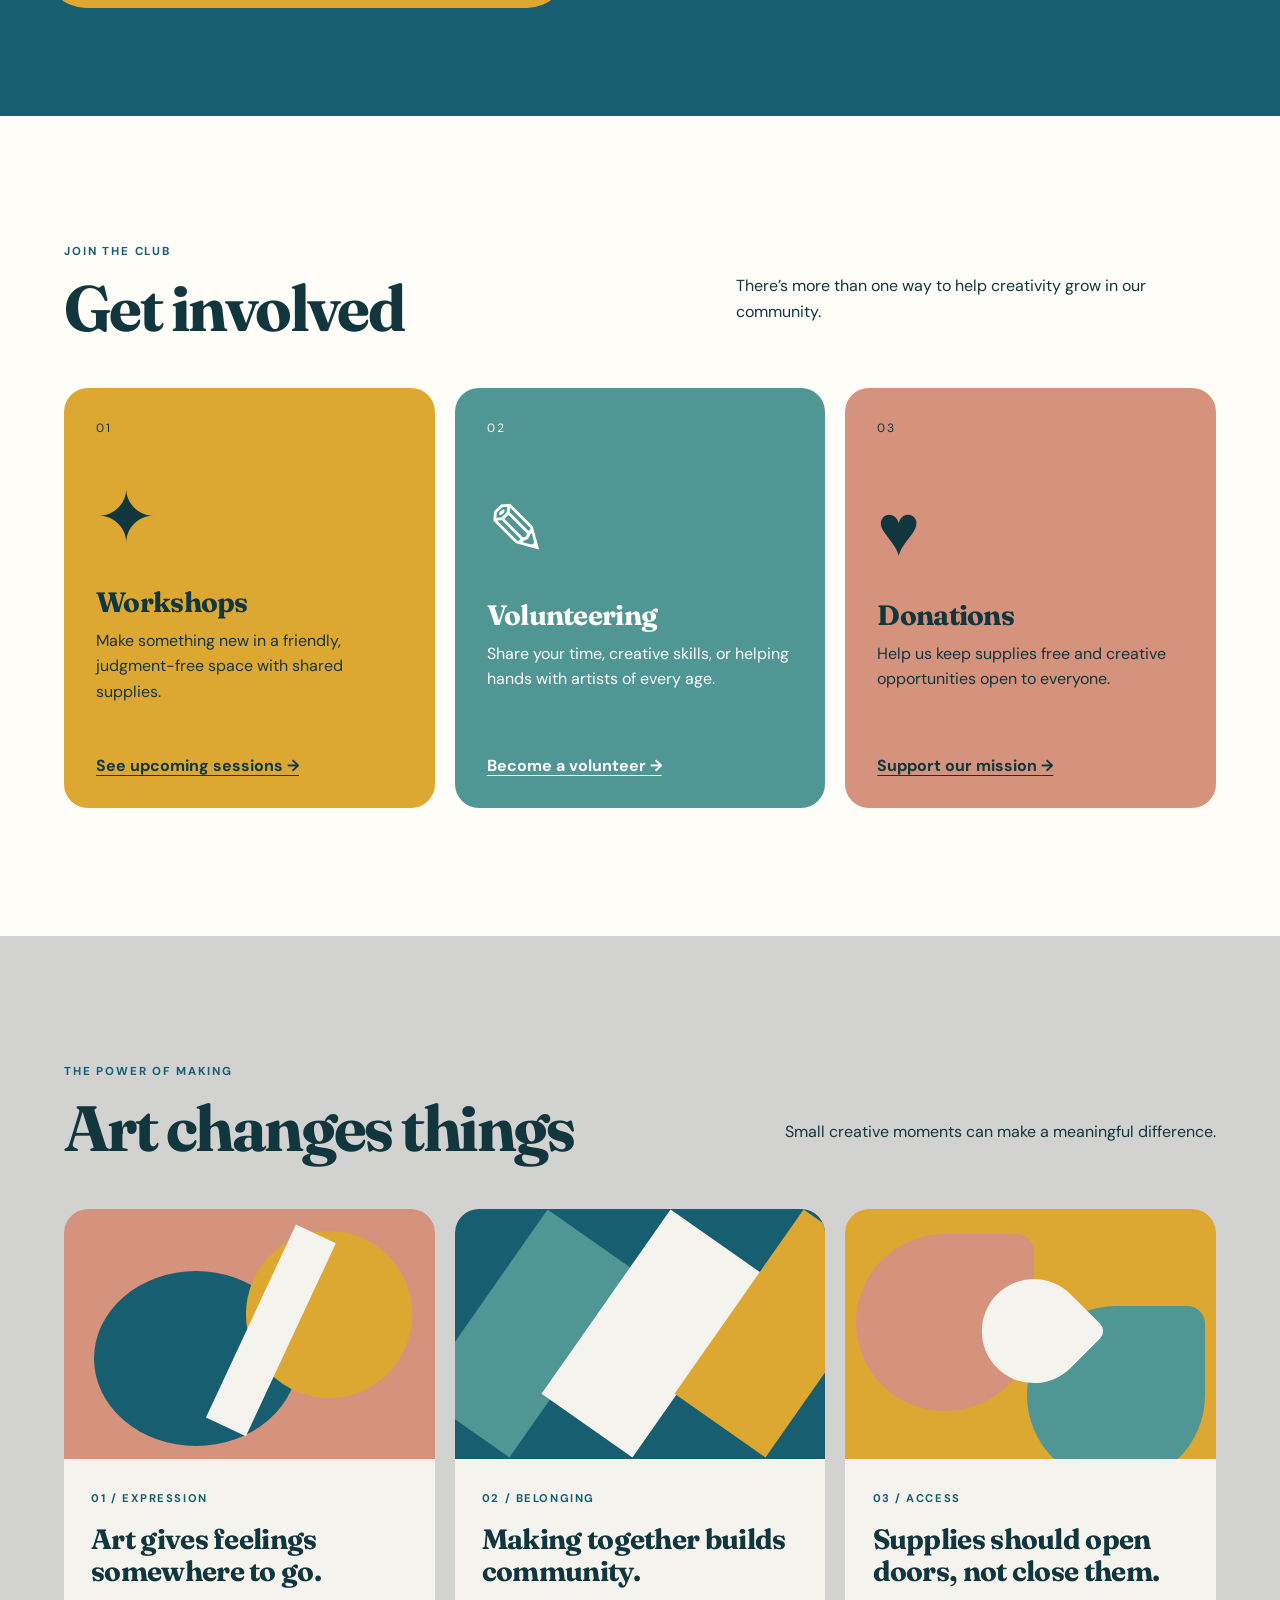
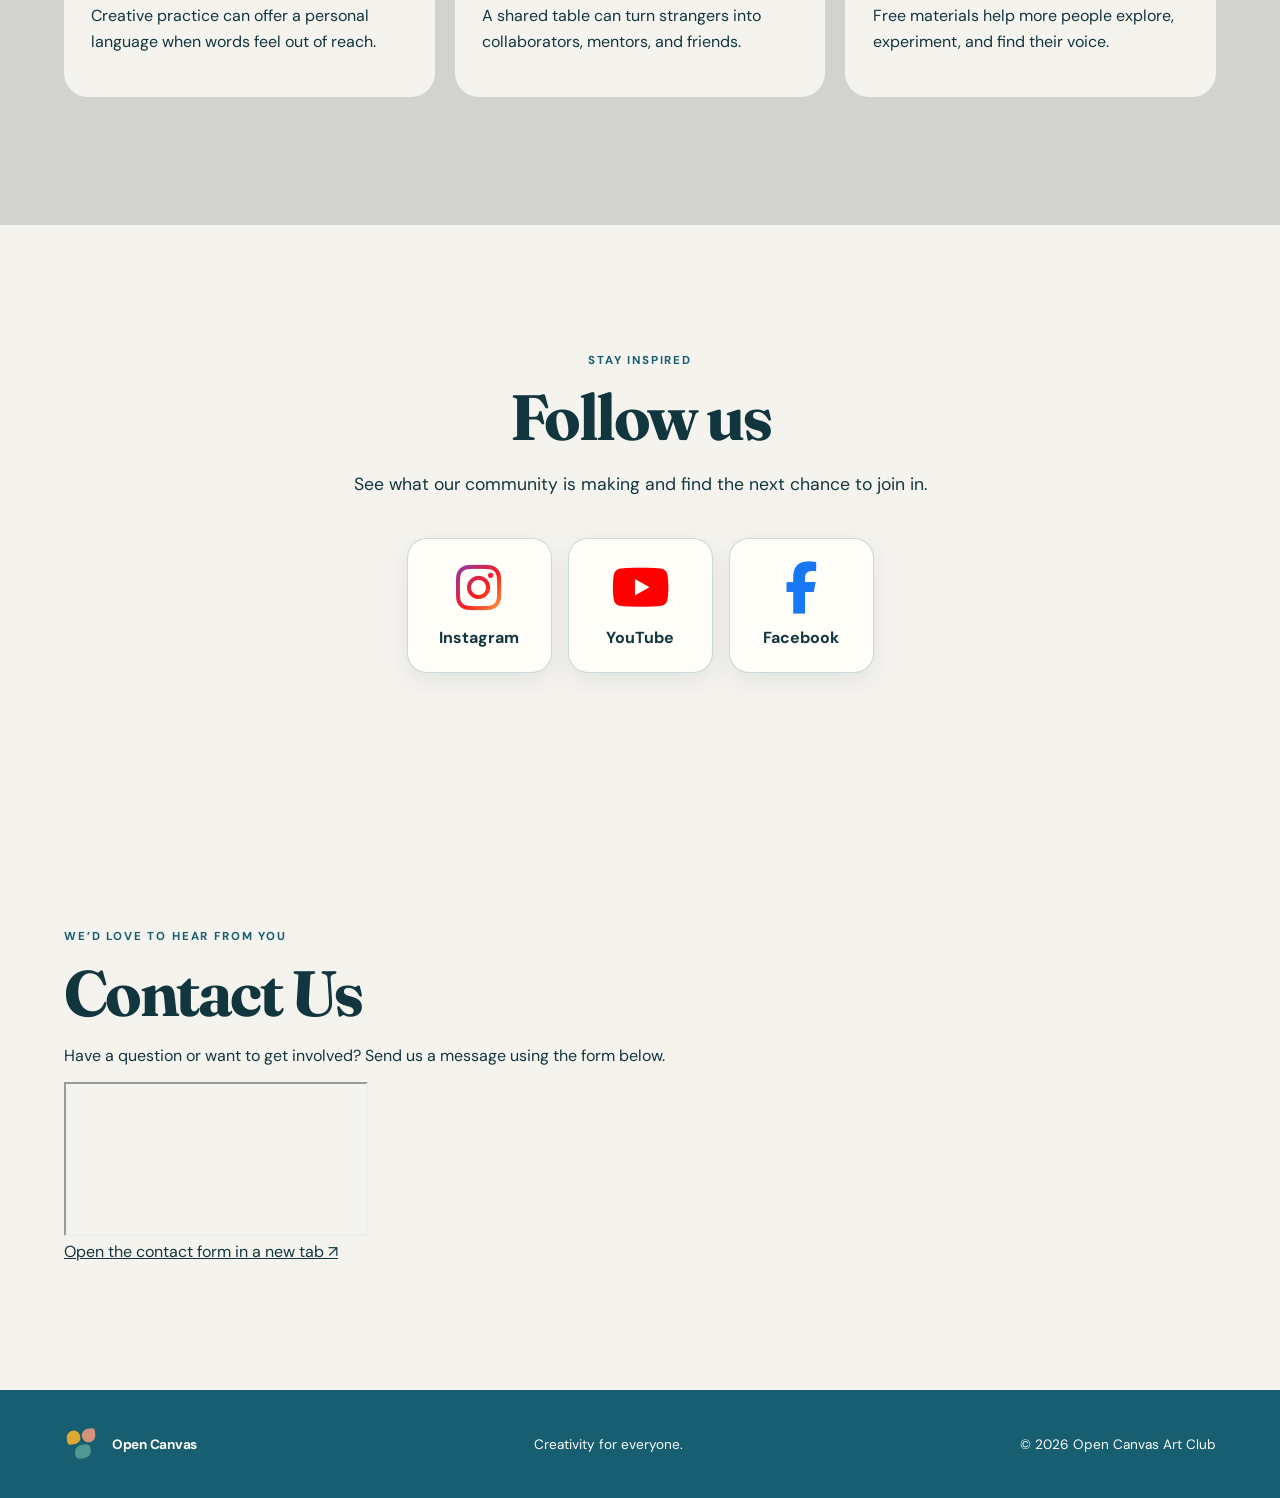
==== commit 7836758b: "Update index.html" ====
--- a/index.html
+++ b/index.html
@@ -26,6 +26,7 @@
         <a href="#about">About</a>
         <a href="#get-involved">Get involved</a>
         <a href="#events">Events</a>
+        <a href="#contact">Contact</a>
       </nav>
     </header>
 
@@ -129,6 +130,22 @@
           <a href="https://www.facebook.com/" target="_blank" rel="noreferrer" aria-label="Open Canvas on Facebook"><i class="fa-brands fa-facebook-f" aria-hidden="true"></i>Facebook</a>
         </div>
       </section>
+
+      <section id="contact" class="contact section-pad">
+        <div class="contact-heading">
+          <p class="eyebrow">We’d love to hear from you</p>
+          <h2>Contact Us</h2>
+          <p>Have a question or want to get involved? Send us a message using the form below.</p>
+        </div>
+        <div class="form-frame">
+          <iframe
+            src="https://docs.google.com/forms/d/e/1FAIpQLSdrF9GERncHdpXyDJ-AYcZgtMpeLrRrkR3J4lhMN-_KDtakPw/viewform?embedded=true&amp;usp=pp_url&amp;entry.126051849=Myra&amp;entry.457859474=myra@gmail.com&amp;entry.1065668010=1234567890&amp;entry.1295080886=Art"
+            title="Open Canvas contact form"
+            loading="lazy"
+          >Loading contact form…</iframe>
+        </div>
+        <a class="form-link" href="https://docs.google.com/forms/d/e/1FAIpQLSdrF9GERncHdpXyDJ-AYcZgtMpeLrRrkR3J4lhMN-_KDtakPw/viewform?usp=pp_url&amp;entry.126051849=Myra&amp;entry.457859474=myra@gmail.com&amp;entry.1065668010=1234567890&amp;entry.1295080886=Art" target="_blank" rel="noreferrer">Open the contact form in a new tab <span aria-hidden="true">↗</span></a>
+      </section>
     </main>
 
     <footer>
--- a/styles.css
+++ b/styles.css
@@ -35,7 +35,7 @@
 h1 strong { font-weight: 900; }
 h2 { font-size: clamp(2.5rem,5vw,4.6rem); letter-spacing: -.04em; margin-bottom: 1.25rem; }
 h3 { font-size: 1.75rem; letter-spacing: -.025em; }
-.hero-intro { font-size: clamp(1rem,1.5vw,1.2rem); max-width: 33rem; line-height: 1.65; margin-bottom: 2rem; }
+.hero-intro { font-family: "Fraunces", serif; font-size: clamp(1.25rem,2vw,1.65rem); font-style: italic; font-weight: 600; max-width: 33rem; line-height: 1.45; margin-bottom: 2rem; }
 .button { display: inline-flex; align-items: center; gap: 1rem; padding: .95rem 1.3rem; border-radius: 999px; text-decoration: none; font-weight: 700; }
 .button-primary { background: var(--deep); color: var(--white); }
 .button-primary:hover { background: var(--teal); }
@@ -102,9 +102,13 @@
 .follow { text-align: center; background: var(--paper); }
 .follow > p:not(.eyebrow) { max-width: 38rem; margin: 0 auto 2.5rem; font-size: 1.1rem; line-height: 1.6; }
 .social-links { display: flex; justify-content: center; flex-wrap: wrap; gap: 1rem; }
-.social-links a { display: inline-flex; align-items: center; gap: .7rem; padding: .8rem 1.15rem; border: 1px solid var(--deep); border-radius: 999px; text-decoration: none; font-weight: 700; transition: background .2s,color .2s; }
+.social-links a { min-width: 145px; min-height: 135px; display: inline-flex; flex-direction: column; justify-content: center; align-items: center; gap: .8rem; padding: 1.25rem; background: var(--white); border: 1px solid rgba(22,94,112,.22); border-radius: 1.25rem; text-decoration: none; font-weight: 700; box-shadow: 0 8px 24px rgba(18,54,62,.08); transition: transform .2s, background .2s, color .2s; }
 .social-links a:hover { background: var(--deep); color: var(--white); }
-.social-links span { font-size: 1.2rem; width: 1.3rem; }
+.social-links a:hover { transform: translateY(-5px); }
+.social-links i { font-size: 3.25rem; width: auto; text-align: center; }
+.social-links a:nth-child(1) i { background: linear-gradient(135deg, #833ab4, #fd1d1d 55%, #fcb045); background-clip: text; -webkit-background-clip: text; color: transparent; -webkit-text-fill-color: transparent; }
+.social-links a:nth-child(2) i { color: #ff0000; }
+.social-links a:nth-child(3) i { color: #1877f2; }
 footer { background: var(--deep); color: var(--white); padding: 2rem 5vw; display: flex; align-items: center; justify-content: space-between; gap: 2rem; font-size: .85rem; }
 .brand-footer .brand-mark { transform: scale(.8) rotate(-7deg); }
 
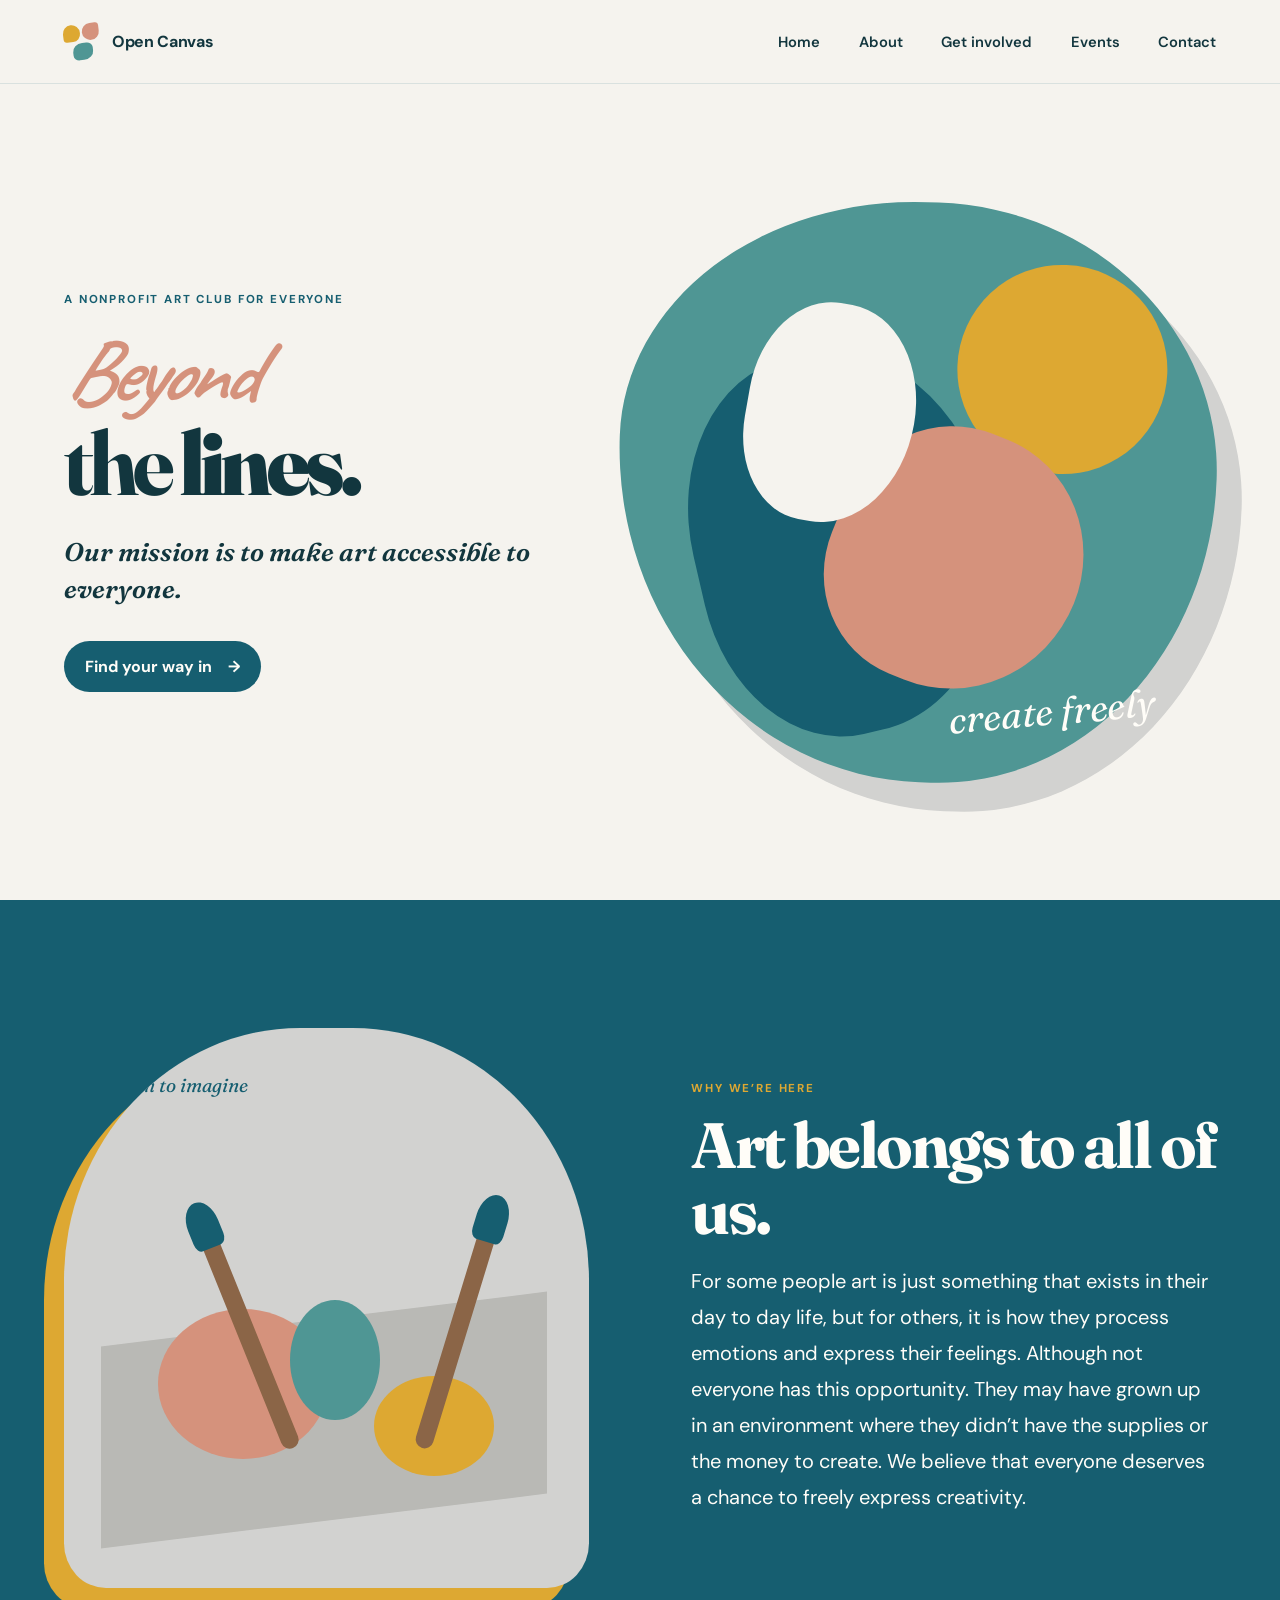
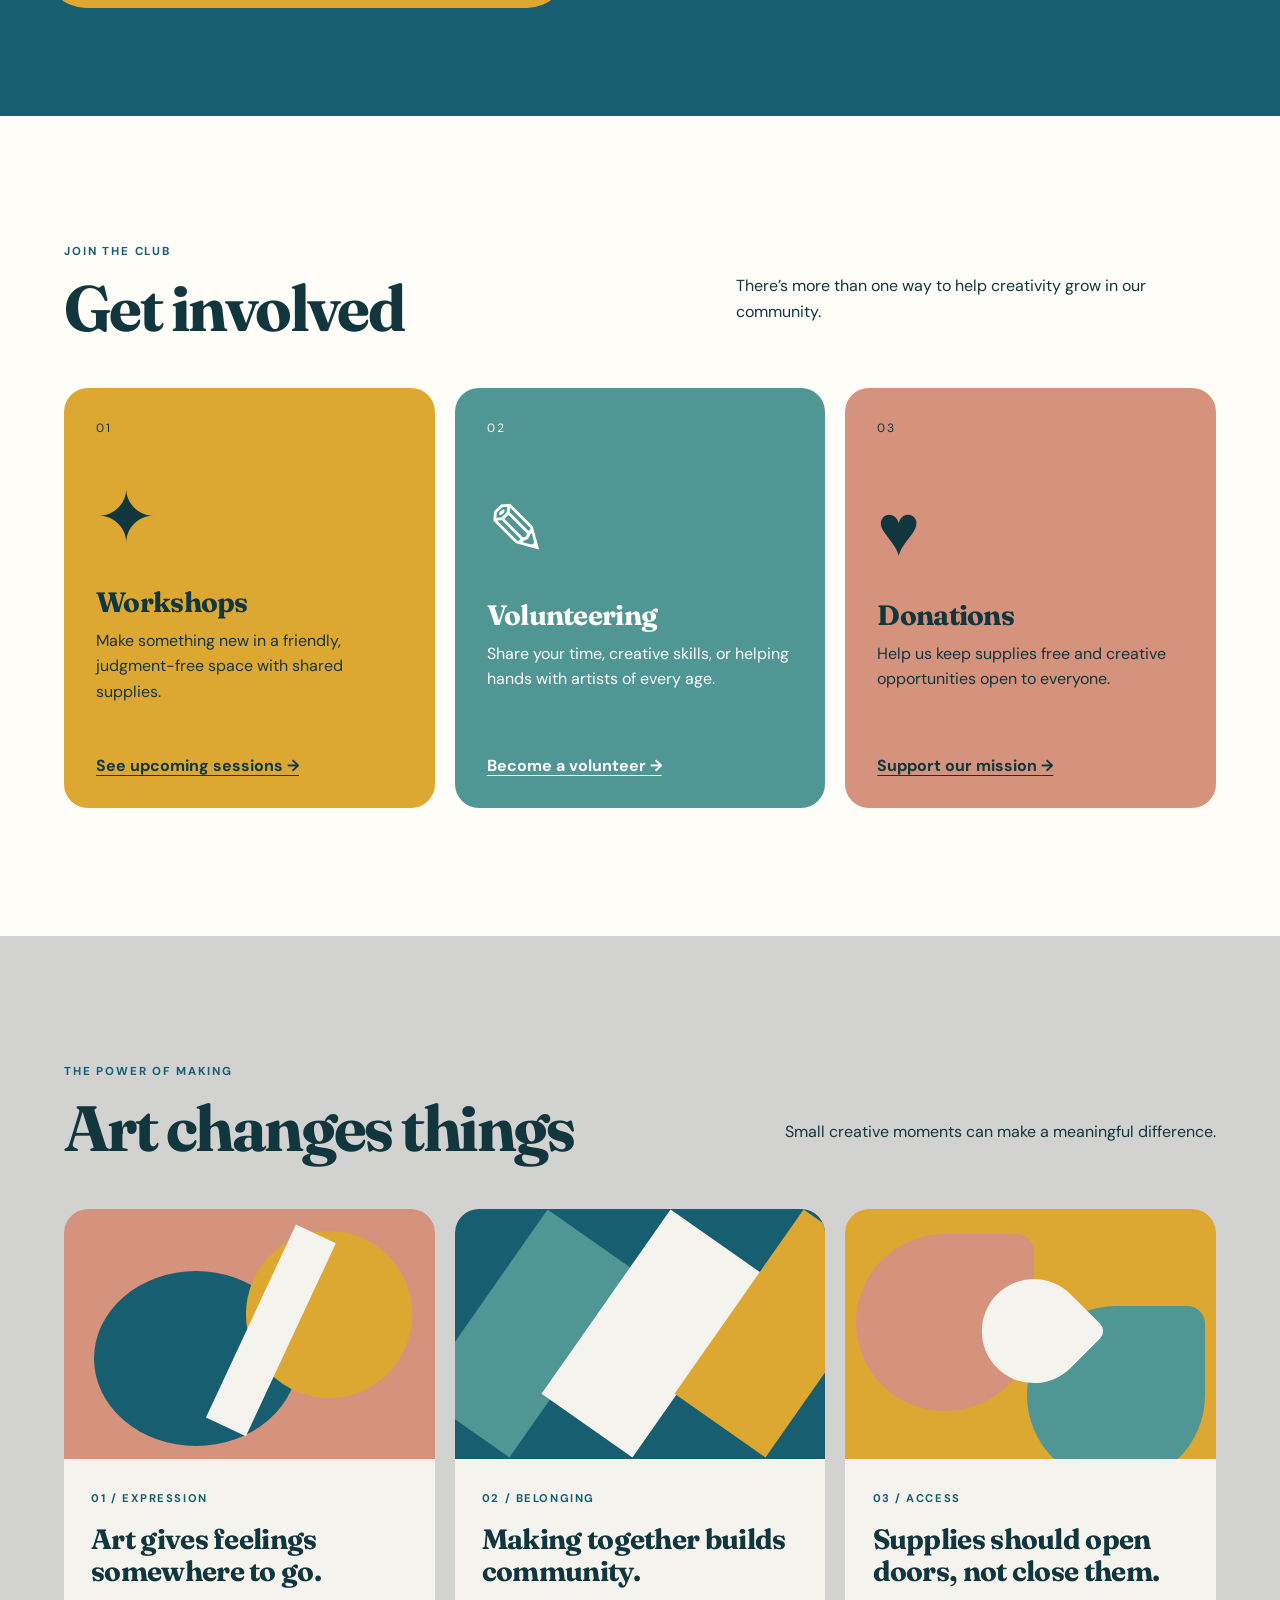
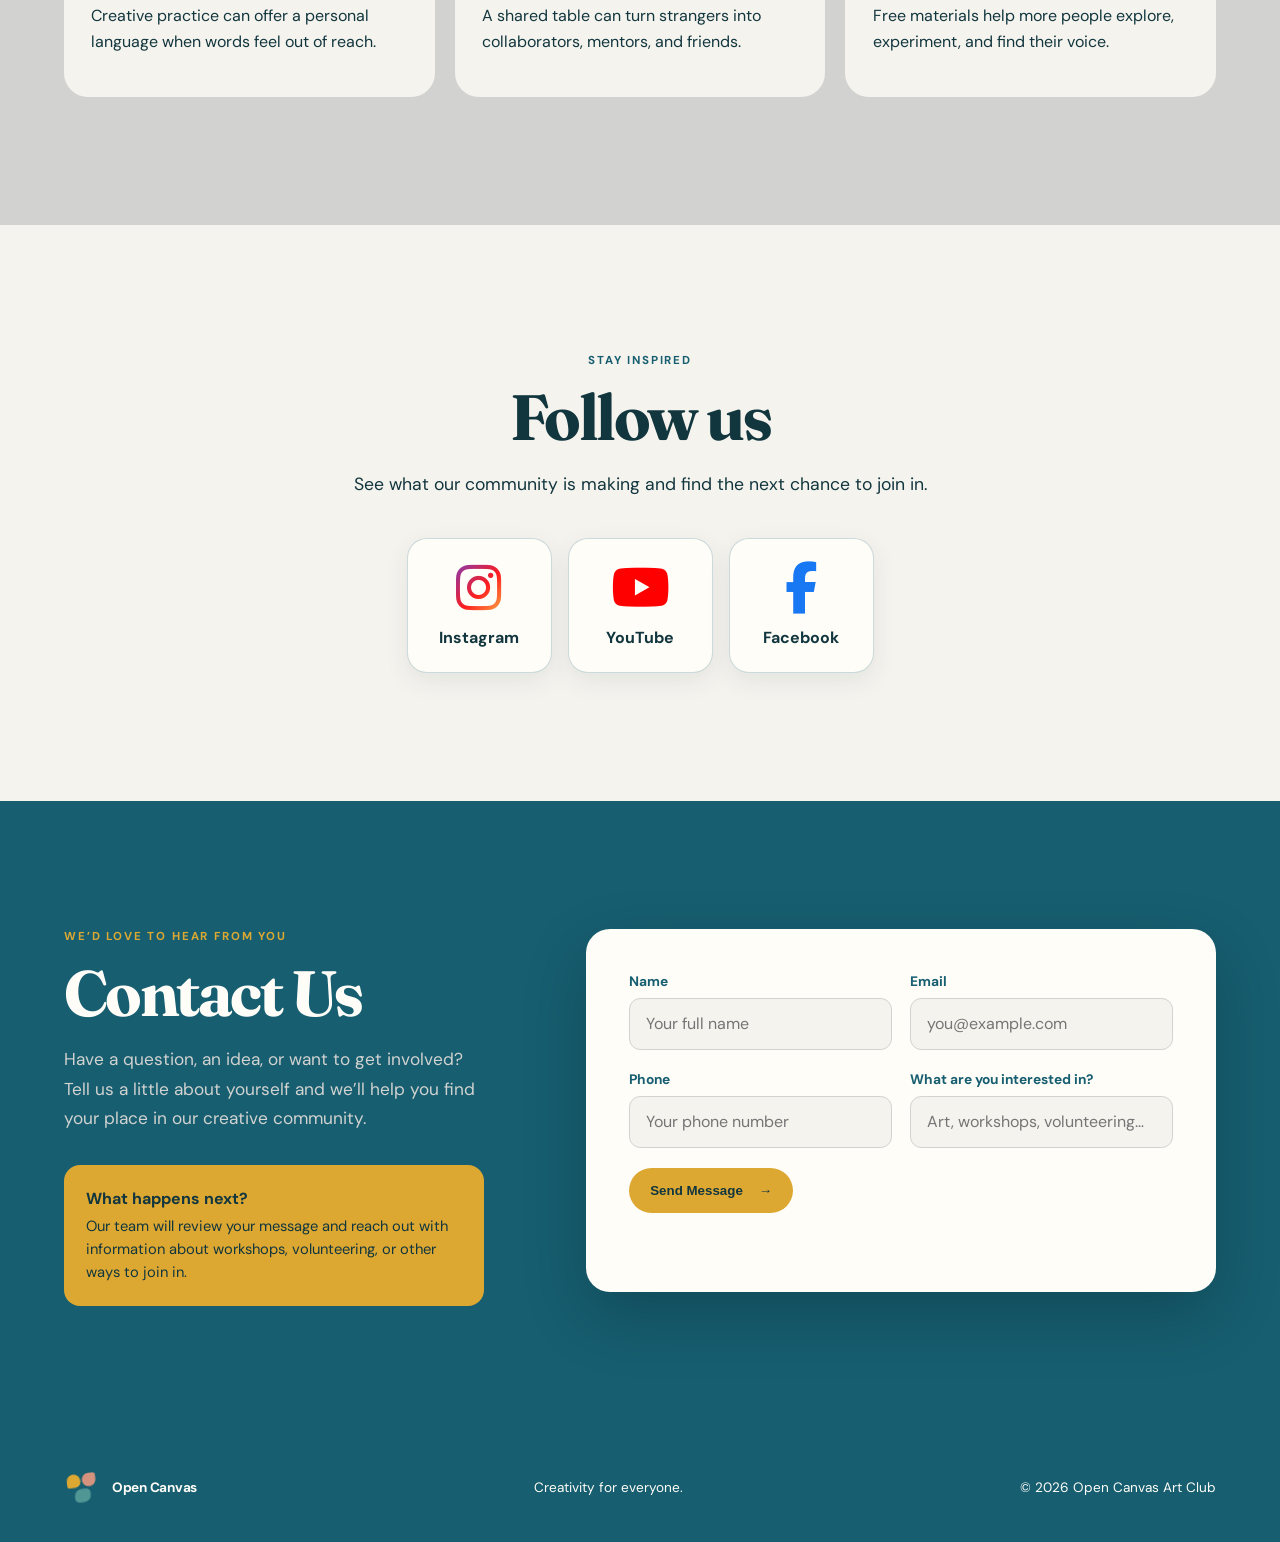
==== commit 598b8403: "Update index.html" ====
--- a/index.html
+++ b/index.html
@@ -132,19 +132,40 @@
       </section>
 
       <section id="contact" class="contact section-pad">
-        <div class="contact-heading">
+        <div class="contact-intro">
           <p class="eyebrow">We’d love to hear from you</p>
           <h2>Contact Us</h2>
-          <p>Have a question or want to get involved? Send us a message using the form below.</p>
+          <p>Have a question, an idea, or want to get involved? Tell us a little about yourself and we’ll help you find your place in our creative community.</p>
+          <div class="contact-note">
+            <strong>What happens next?</strong>
+            <span>Our team will review your message and reach out with information about workshops, volunteering, or other ways to join in.</span>
+          </div>
         </div>
-        <div class="form-frame">
-          <iframe
-            src="https://docs.google.com/forms/d/e/1FAIpQLSdrF9GERncHdpXyDJ-AYcZgtMpeLrRrkR3J4lhMN-_KDtakPw/viewform?embedded=true&amp;usp=pp_url&amp;entry.126051849=Myra&amp;entry.457859474=myra@gmail.com&amp;entry.1065668010=1234567890&amp;entry.1295080886=Art"
-            title="Open Canvas contact form"
-            loading="lazy"
-          >Loading contact form…</iframe>
-        </div>
-        <a class="form-link" href="https://docs.google.com/forms/d/e/1FAIpQLSdrF9GERncHdpXyDJ-AYcZgtMpeLrRrkR3J4lhMN-_KDtakPw/viewform?usp=pp_url&amp;entry.126051849=Myra&amp;entry.457859474=myra@gmail.com&amp;entry.1065668010=1234567890&amp;entry.1295080886=Art" target="_blank" rel="noreferrer">Open the contact form in a new tab <span aria-hidden="true">↗</span></a>
+
+        <form class="contact-form" id="art-contact-form">
+          <div class="form-row">
+            <div class="form-field">
+              <label for="contact-name">Name</label>
+              <input id="contact-name" name="name" type="text" autocomplete="name" placeholder="Your full name" required />
+            </div>
+            <div class="form-field">
+              <label for="contact-email">Email</label>
+              <input id="contact-email" name="email" type="email" autocomplete="email" placeholder="you@example.com" required />
+            </div>
+          </div>
+          <div class="form-row">
+            <div class="form-field">
+              <label for="contact-phone">Phone</label>
+              <input id="contact-phone" name="phone" type="tel" autocomplete="tel" inputmode="tel" placeholder="Your phone number" required />
+            </div>
+            <div class="form-field">
+              <label for="contact-interest">What are you interested in?</label>
+              <input id="contact-interest" name="interest" type="text" placeholder="Art, workshops, volunteering…" required />
+            </div>
+          </div>
+          <button class="button form-submit" type="submit">Send Message <span aria-hidden="true">→</span></button>
+          <p class="form-status" id="form-status" role="status" aria-live="polite"></p>
+        </form>
       </section>
     </main>
 
--- a/styles.css
+++ b/styles.css
@@ -109,11 +109,28 @@
 .social-links a:nth-child(1) i { background: linear-gradient(135deg, #833ab4, #fd1d1d 55%, #fcb045); background-clip: text; -webkit-background-clip: text; color: transparent; -webkit-text-fill-color: transparent; }
 .social-links a:nth-child(2) i { color: #ff0000; }
 .social-links a:nth-child(3) i { color: #1877f2; }
+.contact { display: grid; grid-template-columns: .8fr 1.2fr; align-items: start; gap: clamp(3rem,8vw,7rem); background: var(--deep); color: var(--white); }
+.contact .eyebrow { color: var(--gold); }
+.contact-intro { position: sticky; top: 120px; }
+.contact-intro > p:not(.eyebrow) { font-size: 1.08rem; line-height: 1.7; color: var(--soft); }
+.contact-note { display: flex; flex-direction: column; gap: .4rem; margin-top: 2rem; padding: 1.4rem; color: var(--ink); background: var(--gold); border-radius: 1rem; }
+.contact-note span { font-size: .92rem; line-height: 1.55; }
+.contact-form { display: grid; gap: 1.25rem; padding: clamp(1.5rem,4vw,2.7rem); color: var(--ink); text-align: left; background: var(--white); border-radius: var(--radius); box-shadow: 0 24px 65px rgba(0,0,0,.2); }
+.form-row { display: grid; grid-template-columns: 1fr 1fr; gap: 1.1rem; }
+.form-field { display: grid; gap: .5rem; }
+.form-field label { color: var(--deep); font-size: .86rem; font-weight: 700; }
+.form-field input { width: 100%; padding: .9rem 1rem; color: var(--ink); background: var(--paper); border: 1px solid var(--soft); border-radius: .7rem; font: inherit; outline: none; transition: border-color .2s, box-shadow .2s; }
+.form-field input:focus { border-color: var(--teal); box-shadow: 0 0 0 3px rgba(79,150,148,.18); }
+.form-submit { justify-self: start; border: 0; background: var(--gold); color: var(--ink); cursor: pointer; }
+.form-submit:hover { background: var(--clay); }
+.form-submit:disabled { cursor: wait; opacity: .7; }
+.form-status { min-height: 1.5em; margin: -.4rem 0 0; color: #28764a; font-size: .92rem; font-weight: 700; }
+.form-status.error { color: #a62e24; }
 footer { background: var(--deep); color: var(--white); padding: 2rem 5vw; display: flex; align-items: center; justify-content: space-between; gap: 2rem; font-size: .85rem; }
 .brand-footer .brand-mark { transform: scale(.8) rotate(-7deg); }
 
 @media (max-width: 900px) {
-  .hero, .mission { grid-template-columns: 1fr; }
+  .hero, .mission, .contact { grid-template-columns: 1fr; }
   .hero { padding-top: 5rem; }
   .hero-art { min-height: 480px; }
   .mission-copy { order: -1; }
@@ -122,6 +139,7 @@
   .involvement-card { min-height: 340px; }
   .story-card { display: grid; grid-template-columns: .9fr 1.1fr; }
   .mini-art { height: 100%; min-height: 280px; }
+  .contact-intro { position: static; }
 }
 
 @media (max-width: 640px) {
@@ -134,6 +152,7 @@
   .section-heading { display: block; }
   .story-card { display: block; }
   .mini-art { height: 230px; }
+  .form-row { grid-template-columns: 1fr; }
   footer { flex-direction: column; text-align: center; }
 }
 
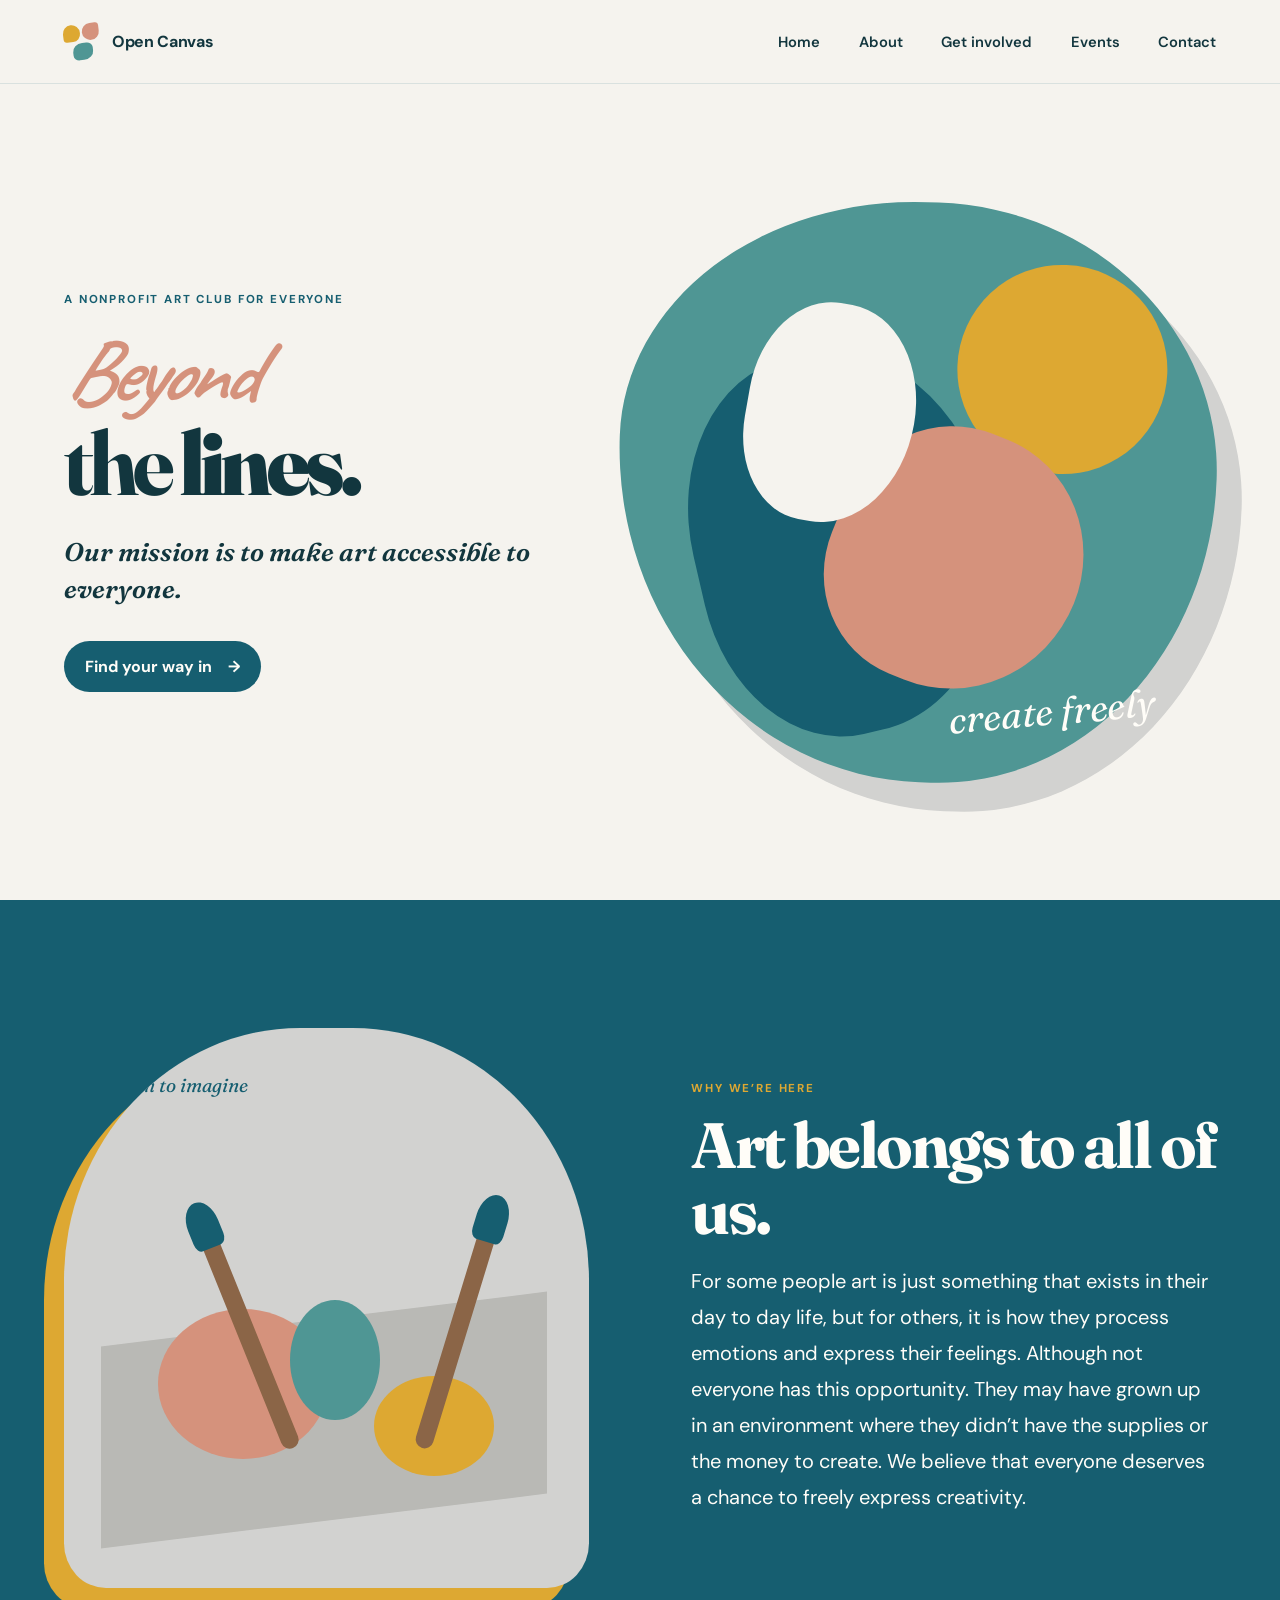
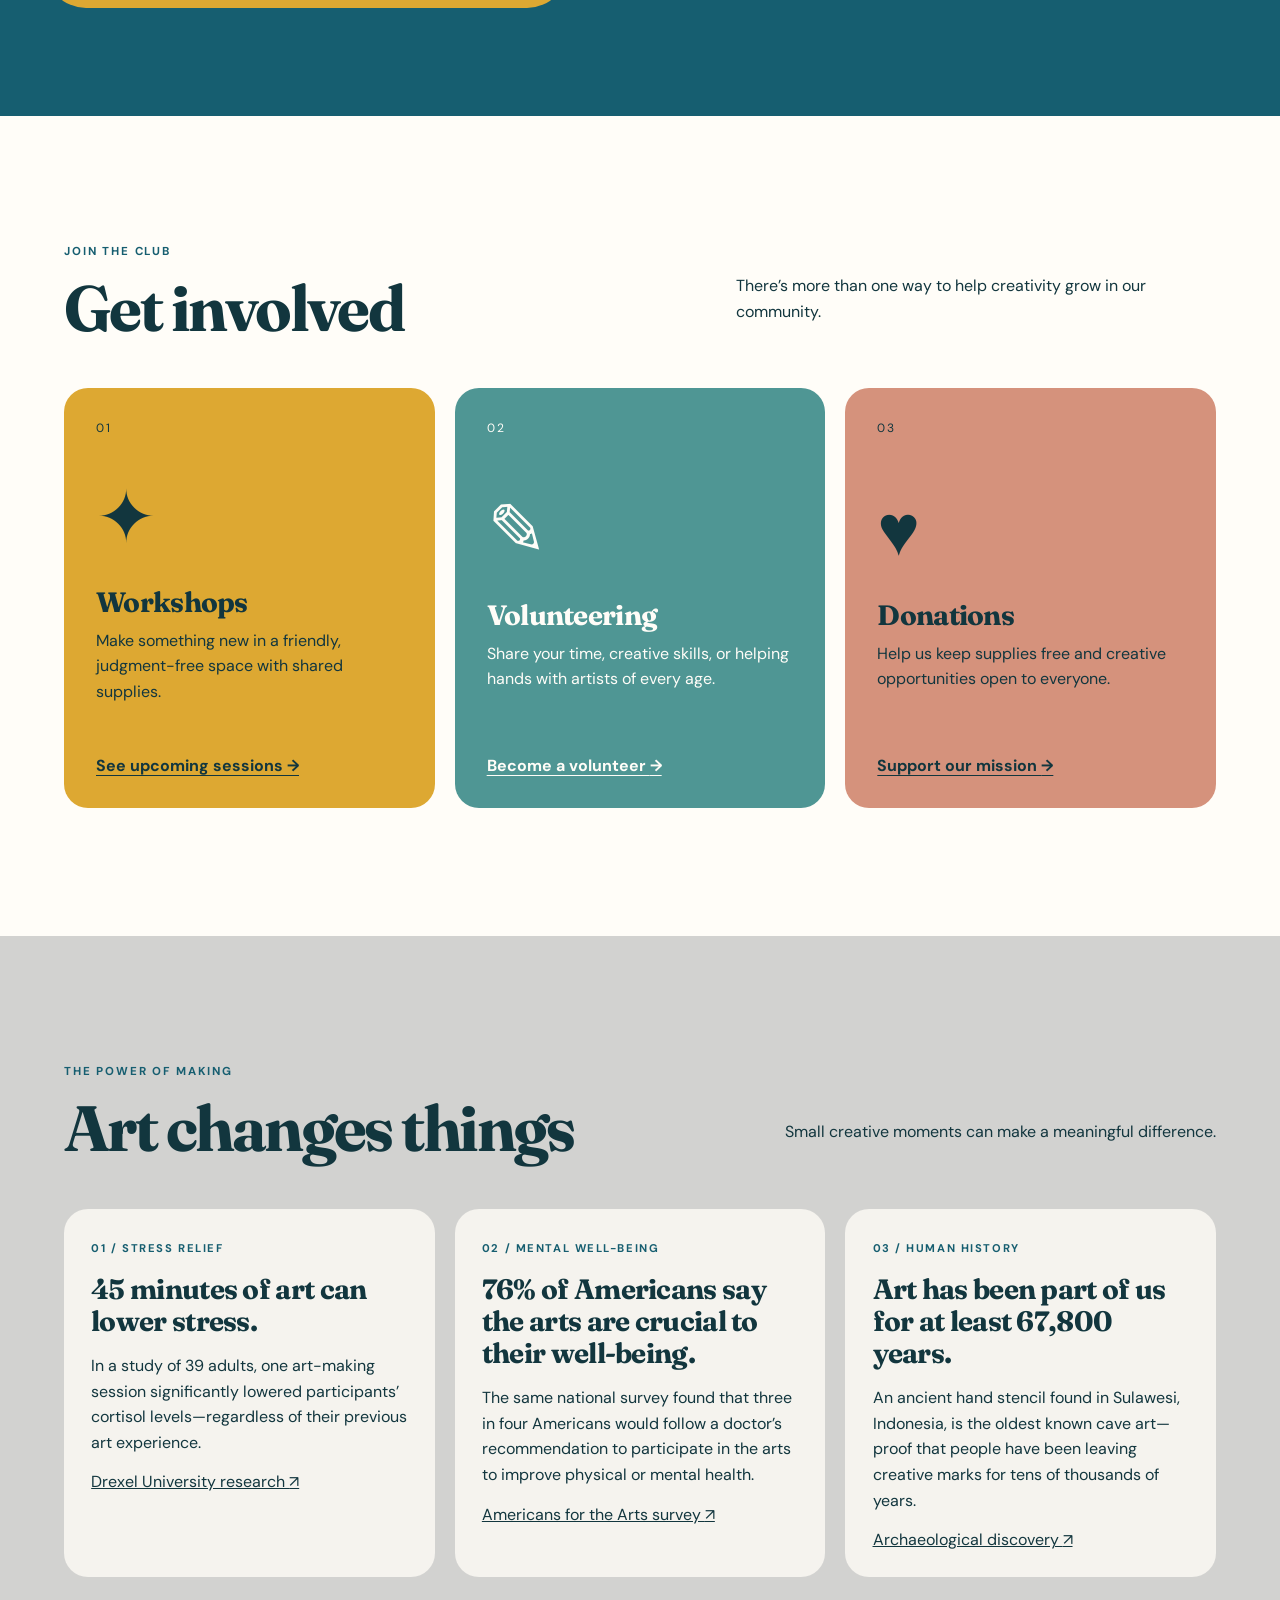
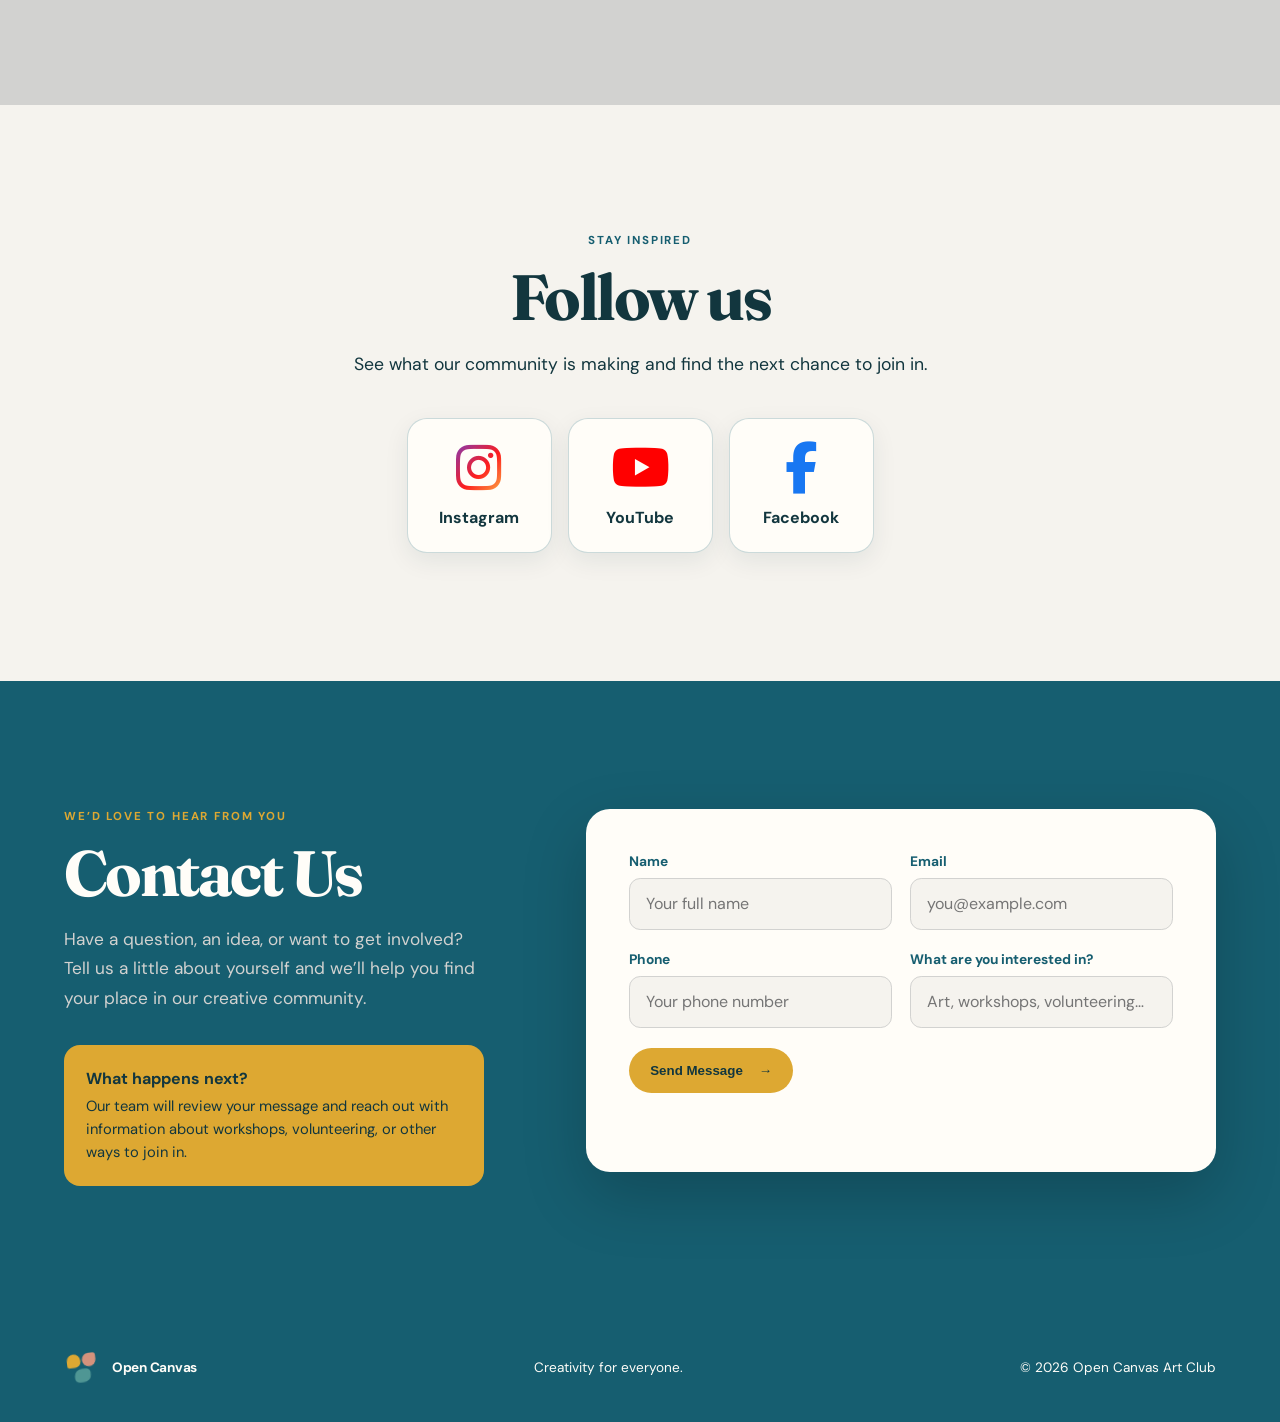
==== commit 7ceb5d4f: "Update index.html" ====
--- a/index.html
+++ b/index.html
@@ -106,16 +106,31 @@
         </div>
         <div class="story-grid">
           <article class="story-card">
-            <div class="mini-art mini-art-one" aria-hidden="true"><i></i><i></i><i></i></div>
-            <div class="story-copy"><span>01 / Expression</span><h3>Art gives feelings somewhere to go.</h3><p>Creative practice can offer a personal language when words feel out of reach.</p></div>
+            <div class="fact-photo fact-photo-one" role="img" aria-label="Hands painting a colorful canvas at a community art table"></div>
+            <div class="story-copy">
+              <span>01 / Stress relief</span>
+              <h3>45 minutes of art can lower stress.</h3>
+              <p>In a study of 39 adults, one art-making session significantly lowered participants’ cortisol levels—regardless of their previous art experience.</p>
+              <a class="fact-source" href="https://researchdiscovery.drexel.edu/esploro/outputs/journalArticle/Reduction-of-Cortisol-Levels-and-Participants/991019168497004721" target="_blank" rel="noreferrer">Drexel University research <span aria-hidden="true">↗</span></a>
+            </div>
           </article>
           <article class="story-card">
-            <div class="mini-art mini-art-two" aria-hidden="true"><i></i><i></i><i></i></div>
-            <div class="story-copy"><span>02 / Belonging</span><h3>Making together builds community.</h3><p>A shared table can turn strangers into collaborators, mentors, and friends.</p></div>
+            <div class="fact-photo fact-photo-two" role="img" aria-label="A relaxed group creating art together in a welcoming studio"></div>
+            <div class="story-copy">
+              <span>02 / Mental well-being</span>
+              <h3>76% of Americans say the arts are crucial to their well-being.</h3>
+              <p>The same national survey found that three in four Americans would follow a doctor’s recommendation to participate in the arts to improve physical or mental health.</p>
+              <a class="fact-source" href="https://arttherapy.org/news-new-americans-for-the-arts-survey-shows-how-important-the-arts-are-to-peoples-lives-and-communities/" target="_blank" rel="noreferrer">Americans for the Arts survey <span aria-hidden="true">↗</span></a>
+            </div>
           </article>
           <article class="story-card">
-            <div class="mini-art mini-art-three" aria-hidden="true"><i></i><i></i><i></i></div>
-            <div class="story-copy"><span>03 / Access</span><h3>Supplies should open doors, not close them.</h3><p>Free materials help more people explore, experiment, and find their voice.</p></div>
+            <div class="fact-photo fact-photo-three" role="img" aria-label="An ancient ochre hand stencil and animal figures on a cave wall"></div>
+            <div class="story-copy">
+              <span>03 / Human history</span>
+              <h3>Art has been part of us for at least 67,800 years.</h3>
+              <p>An ancient hand stencil found in Sulawesi, Indonesia, is the oldest known cave art—proof that people have been leaving creative marks for tens of thousands of years.</p>
+              <a class="fact-source" href="https://apnews.com/article/dda02b8f8aa0b72e99e2bd6146c500df" target="_blank" rel="noreferrer">Archaeological discovery <span aria-hidden="true">↗</span></a>
+            </div>
           </article>
         </div>
       </section>
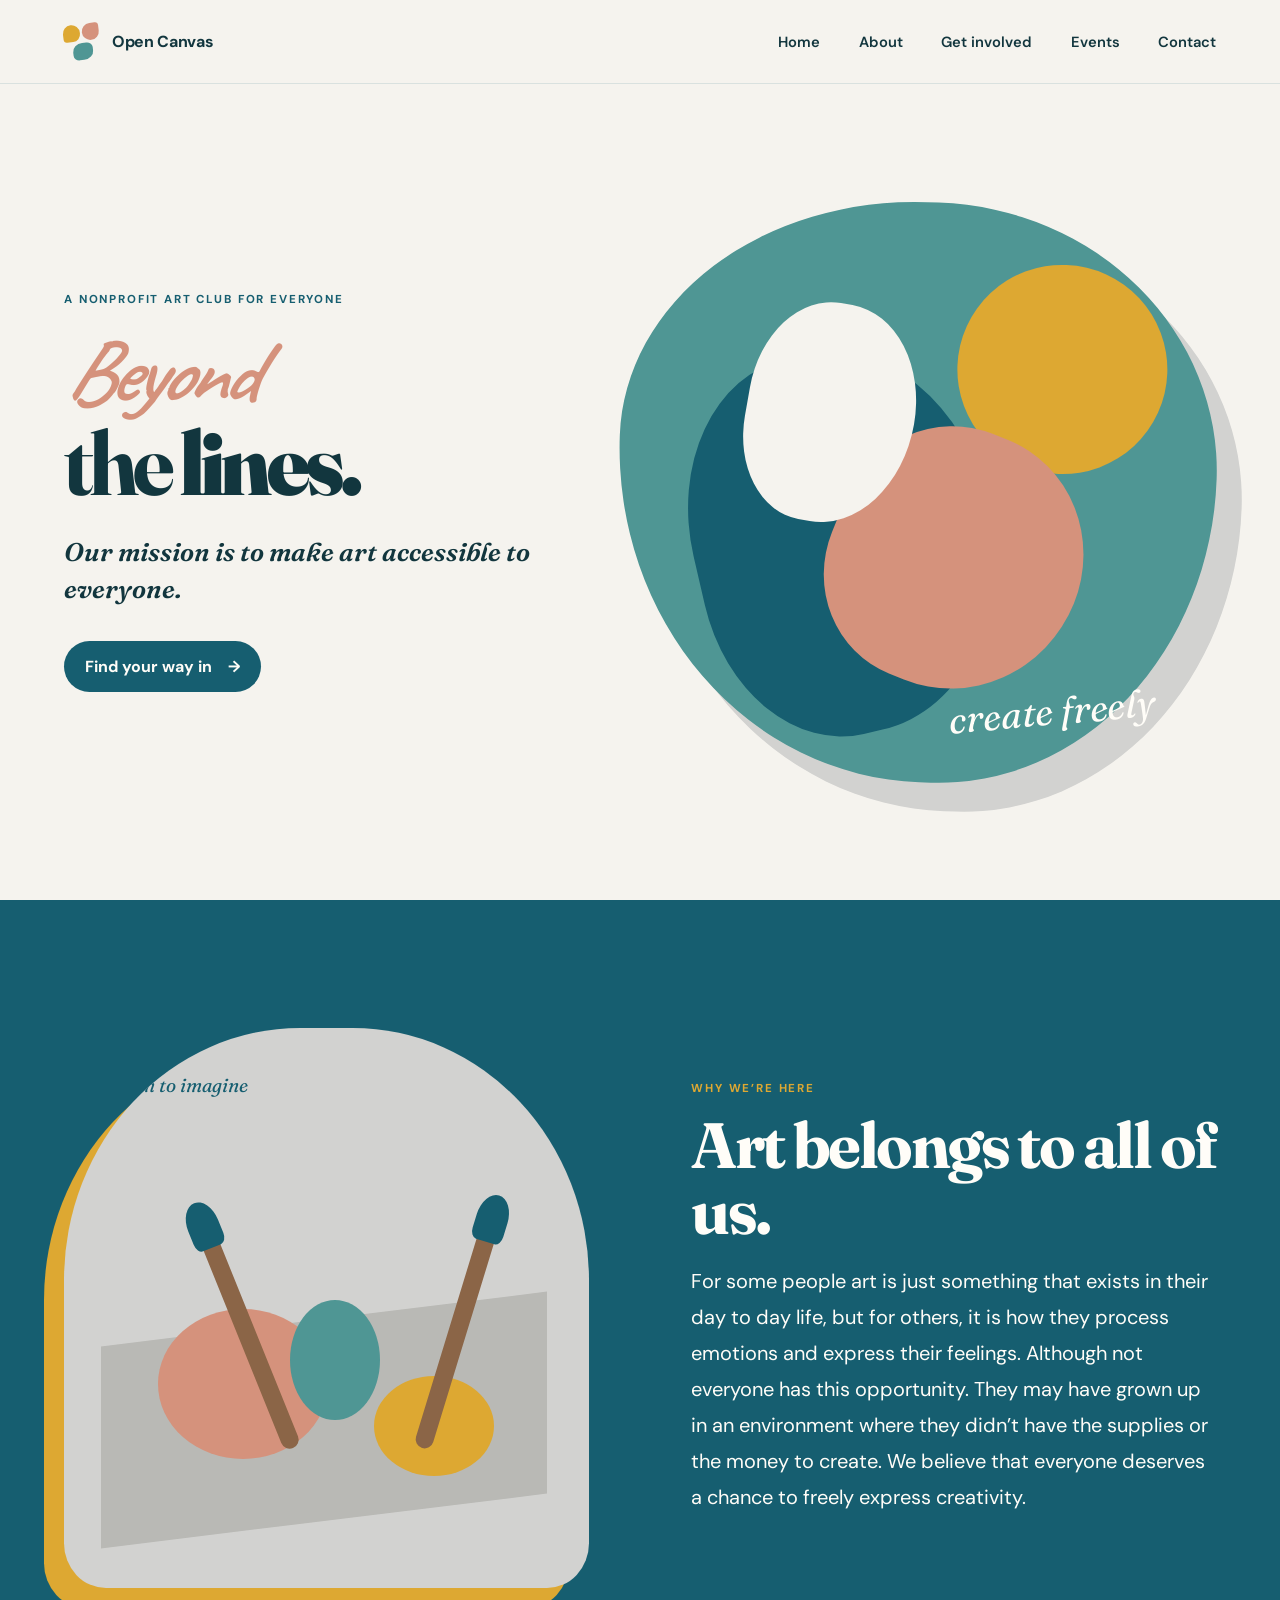
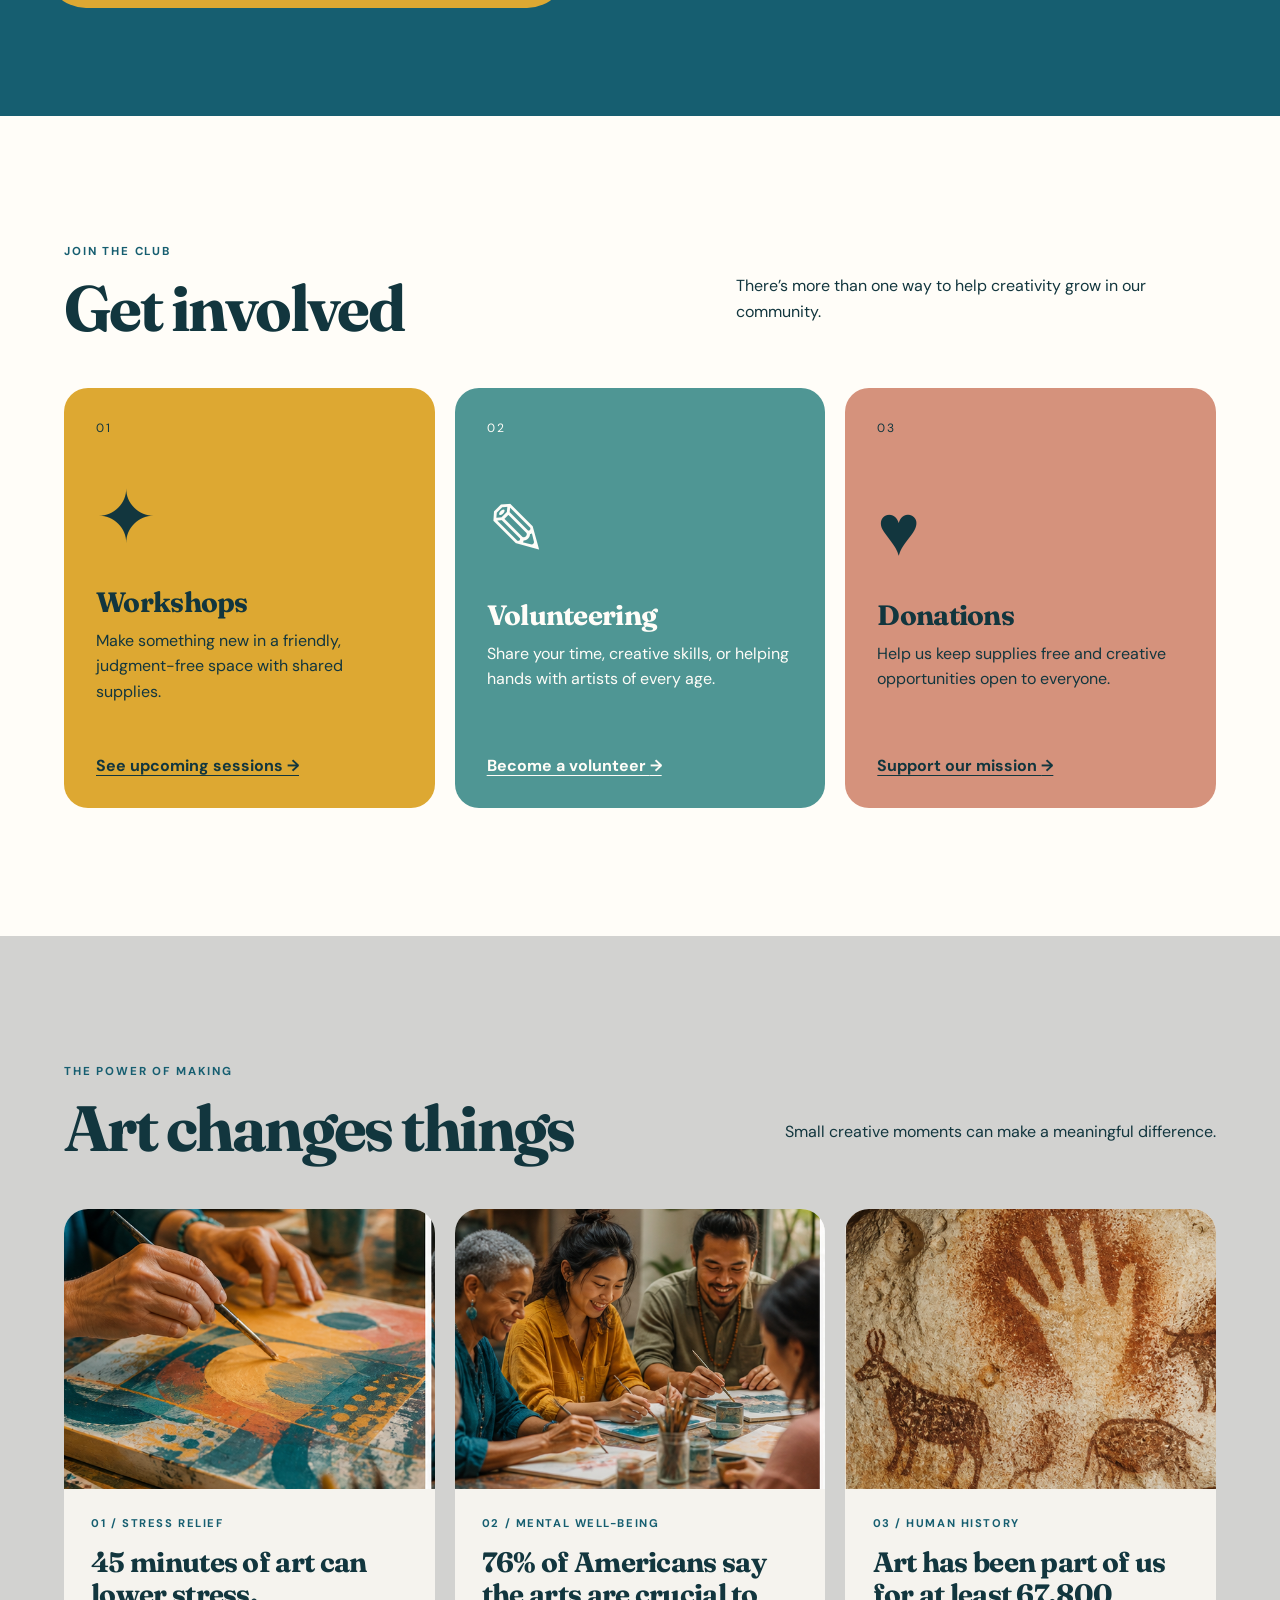
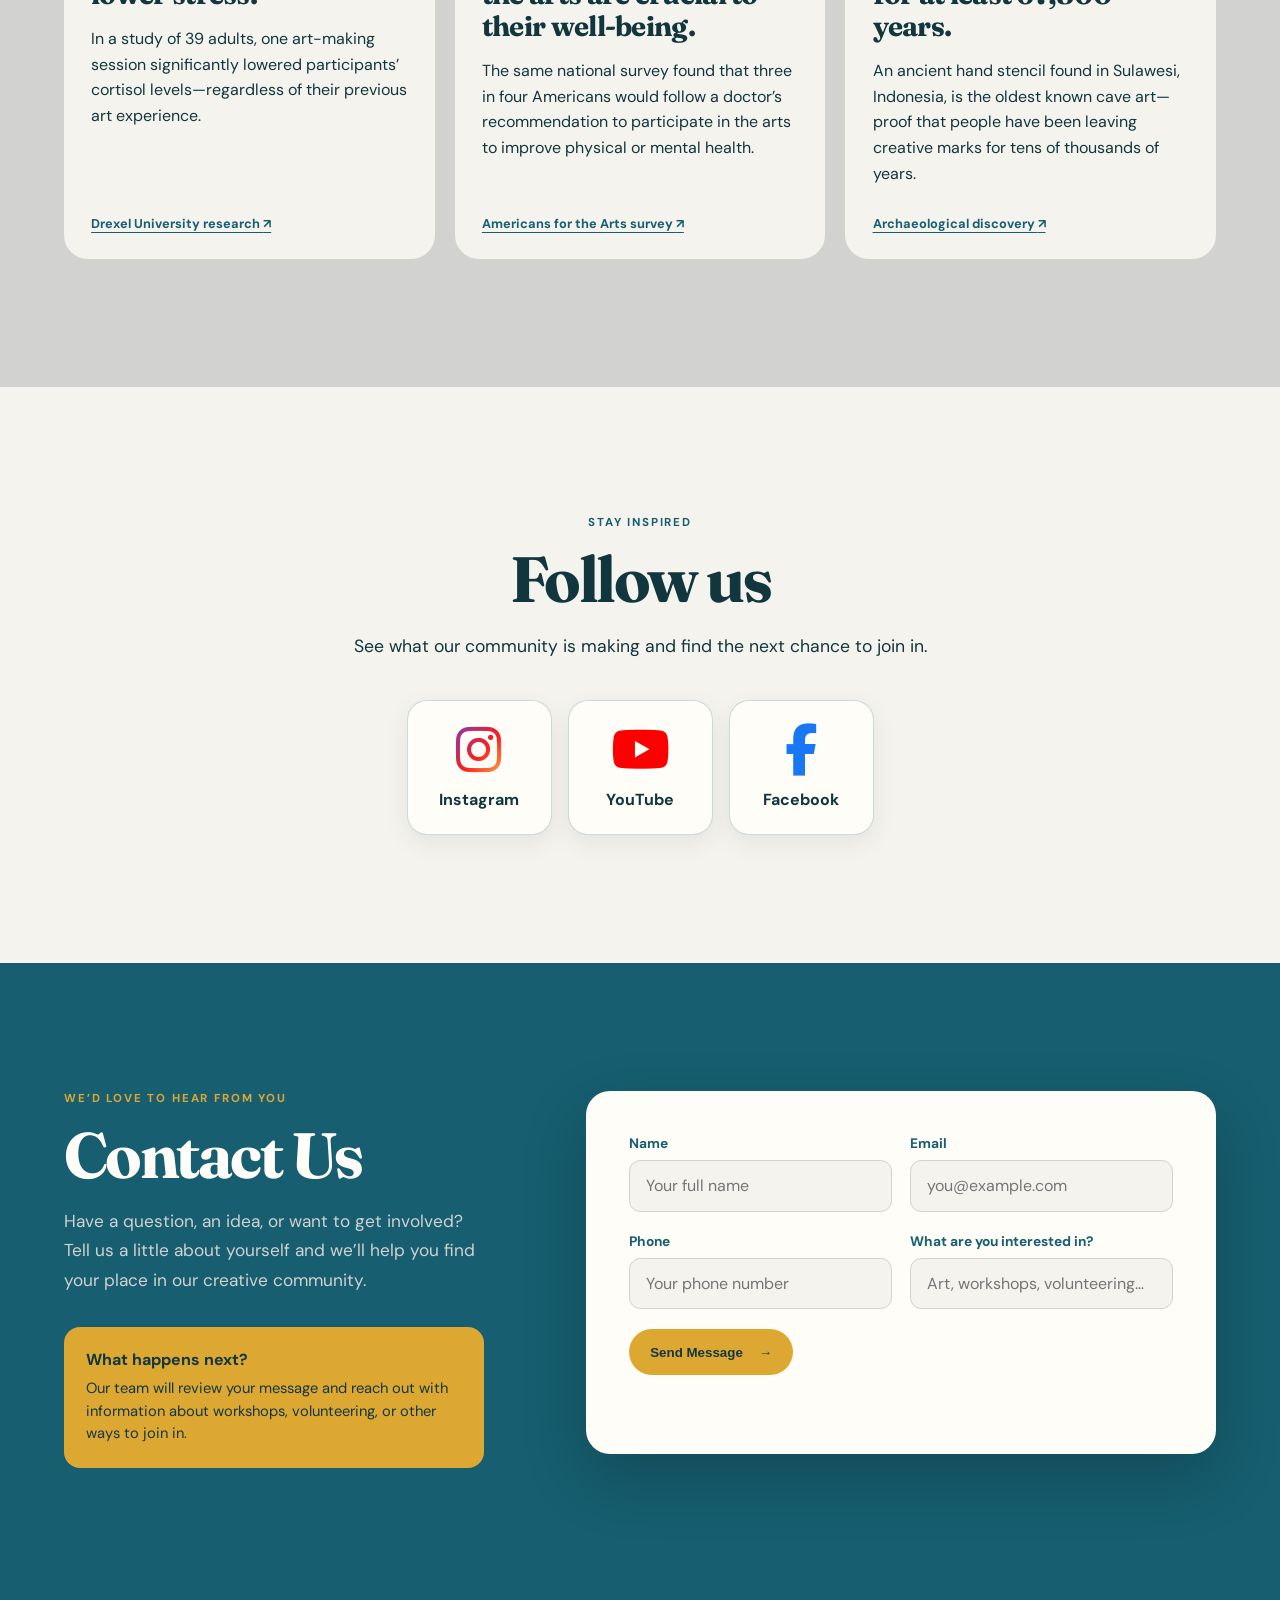
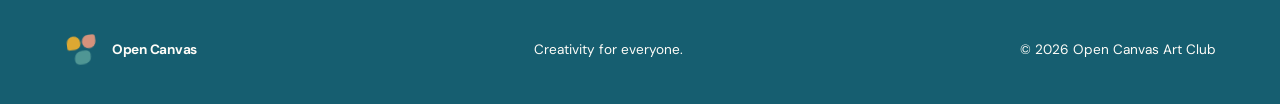
==== commit 4200b011: "Update index.html" ====
--- a/index.html
+++ b/index.html
@@ -25,7 +25,7 @@
         <a href="#home">Home</a>
         <a href="#about">About</a>
         <a href="#get-involved">Get involved</a>
-        <a href="#events">Events</a>
+        <a href="events.html">Events</a>
         <a href="#contact">Contact</a>
       </nav>
     </header>
@@ -77,7 +77,7 @@
             <div class="card-icon" aria-hidden="true">✦</div>
             <h3>Workshops</h3>
             <p>Make something new in a friendly, judgment-free space with shared supplies.</p>
-            <a href="#events">See upcoming sessions <span aria-hidden="true">→</span></a>
+            <a href="events.html">See upcoming sessions <span aria-hidden="true">→</span></a>
           </article>
           <article class="involvement-card volunteering">
             <span class="card-number">02</span>
--- a/styles.css
+++ b/styles.css
@@ -81,23 +81,16 @@
 
 .art-stories { background: var(--soft); }
 .story-grid { display: grid; grid-template-columns: repeat(3,1fr); gap: 1.25rem; }
-.story-card { background: var(--paper); border-radius: var(--radius); overflow: hidden; }
-.mini-art { height: 250px; position: relative; overflow: hidden; }
-.mini-art i { position: absolute; display: block; }
-.mini-art-one { background: var(--clay); }
-.mini-art-one i:nth-child(1) { width: 55%; height: 70%; background: var(--deep); border-radius: 50%; left: 8%; top: 25%; }
-.mini-art-one i:nth-child(2) { width: 45%; aspect-ratio: 1; border-radius: 50%; background: var(--gold); right: 6%; top: 9%; }
-.mini-art-one i:nth-child(3) { width: 12%; height: 85%; background: var(--paper); left: 50%; top: 6%; transform: rotate(25deg); }
-.mini-art-two { background: var(--deep); }
-.mini-art-two i { width: 30%; height: 90%; background: var(--teal); transform: rotate(35deg); top: 5%; }
-.mini-art-two i:nth-child(1) { left: 5%; }.mini-art-two i:nth-child(2) { left: 38%; background: var(--paper); }.mini-art-two i:nth-child(3) { right: -4%; background: var(--gold); }
-.mini-art-three { background: var(--gold); }
-.mini-art-three i { width: 48%; aspect-ratio: 1; border-radius: 50% 10% 50% 50%; }
-.mini-art-three i:nth-child(1) { left: 3%; top: 10%; background: var(--clay); }.mini-art-three i:nth-child(2) { right: 3%; bottom: -10%; background: var(--teal); }.mini-art-three i:nth-child(3) { width: 28%; left: 37%; top: 28%; background: var(--paper); transform: rotate(45deg); }
-.story-copy { padding: 1.7rem; }
+.story-card { display: flex; flex-direction: column; background: var(--paper); border-radius: var(--radius); overflow: hidden; }
+.fact-photo { height: 280px; flex: 0 0 auto; background-image: url("art-facts-triptych.png"); background-repeat: no-repeat; background-size: 300% auto; }
+.fact-photo-one { background-position: left center; }
+.fact-photo-two { background-position: center center; }
+.fact-photo-three { background-position: right center; }
+.story-copy { display: flex; flex: 1; flex-direction: column; padding: 1.7rem; }
 .story-copy > span { color: var(--deep); font-size: .7rem; letter-spacing: .14em; text-transform: uppercase; font-weight: 700; }
 .story-copy h3 { margin: 1rem 0; line-height: 1.15; }
-.story-copy p { line-height: 1.6; }
+.story-copy p { line-height: 1.6; margin-top: 0; }
+.fact-source { align-self: flex-start; margin-top: auto; padding-top: .8rem; color: var(--deep); font-size: .8rem; font-weight: 700; text-decoration-thickness: 1px; text-underline-offset: 4px; }
 
 .follow { text-align: center; background: var(--paper); }
 .follow > p:not(.eyebrow) { max-width: 38rem; margin: 0 auto 2.5rem; font-size: 1.1rem; line-height: 1.6; }
@@ -138,7 +131,7 @@
   .involvement-grid, .story-grid { grid-template-columns: 1fr; }
   .involvement-card { min-height: 340px; }
   .story-card { display: grid; grid-template-columns: .9fr 1.1fr; }
-  .mini-art { height: 100%; min-height: 280px; }
+  .fact-photo { height: 100%; min-height: 320px; }
   .contact-intro { position: static; }
 }
 
@@ -151,7 +144,7 @@
   .hero-art { min-height: 360px; box-shadow: 14px 15px 0 var(--soft); }
   .section-heading { display: block; }
   .story-card { display: block; }
-  .mini-art { height: 230px; }
+  .fact-photo { height: 260px; min-height: 0; }
   .form-row { grid-template-columns: 1fr; }
   footer { flex-direction: column; text-align: center; }
 }
